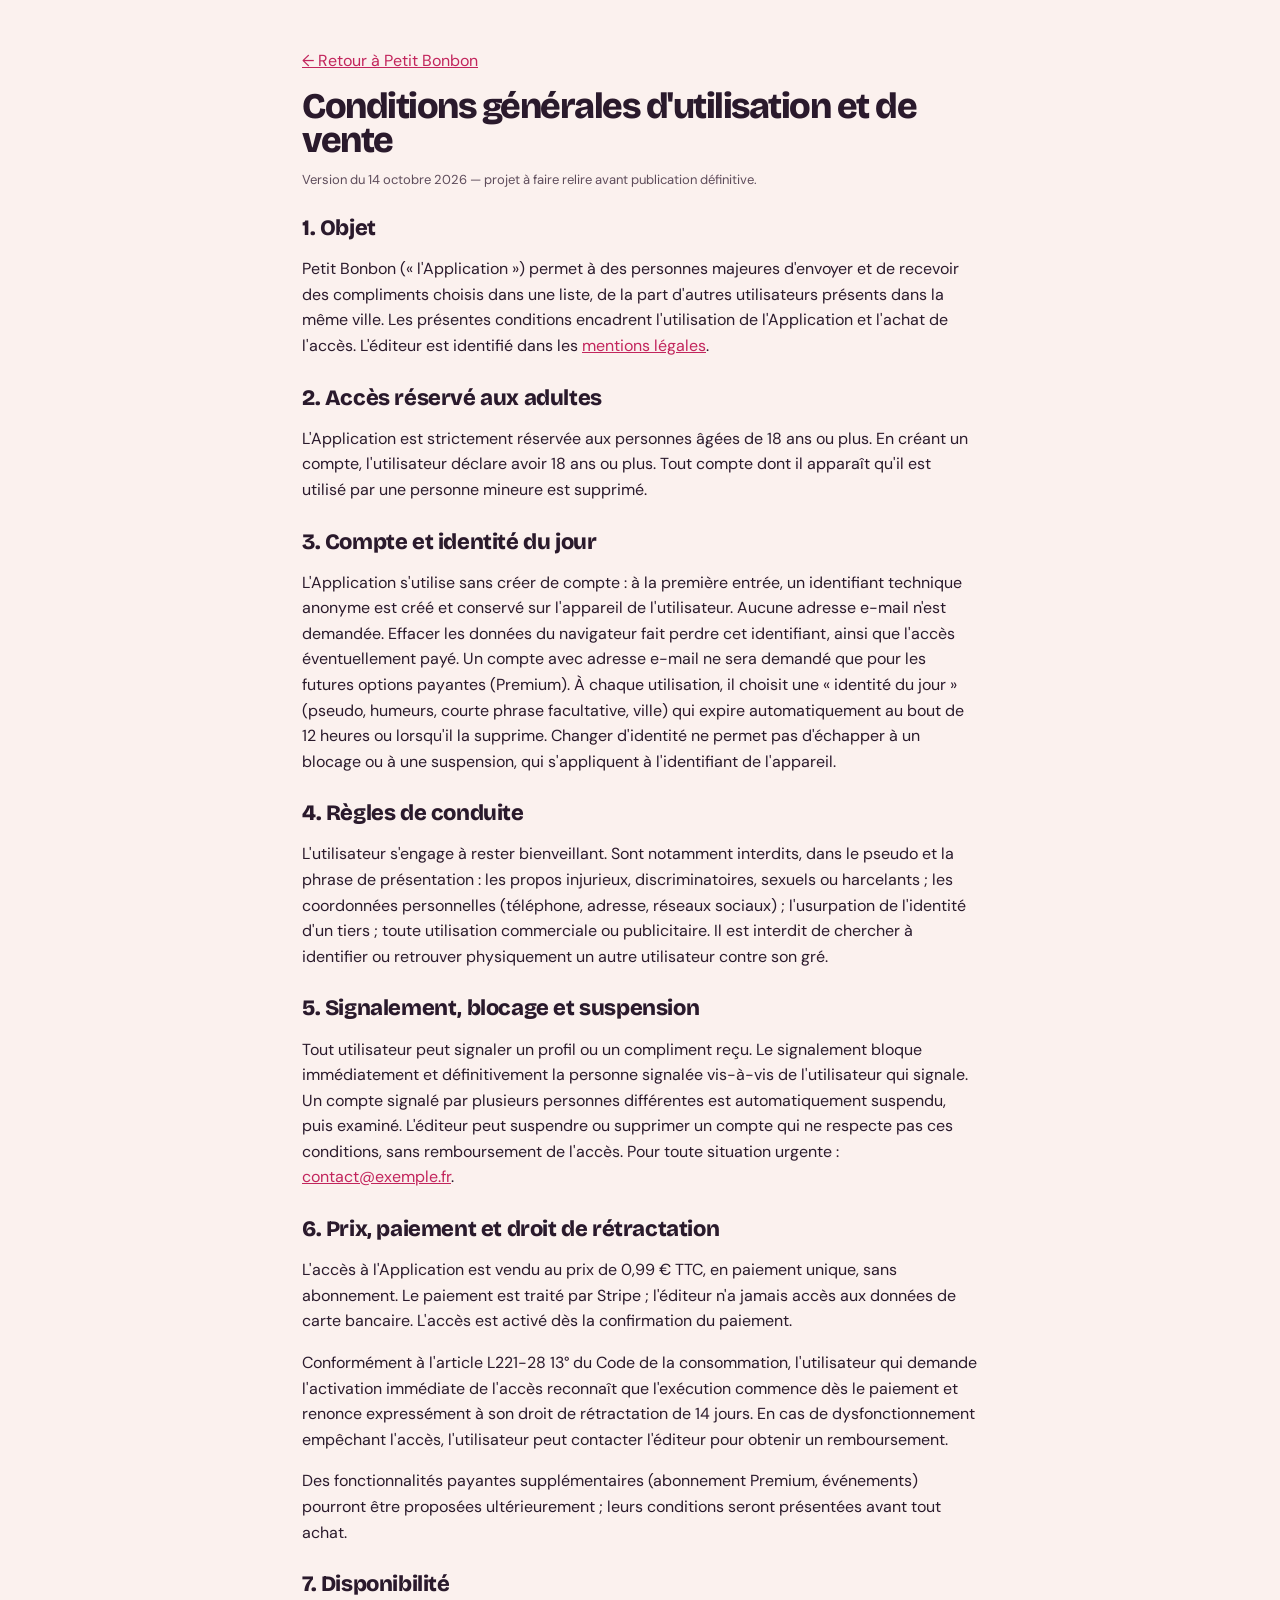
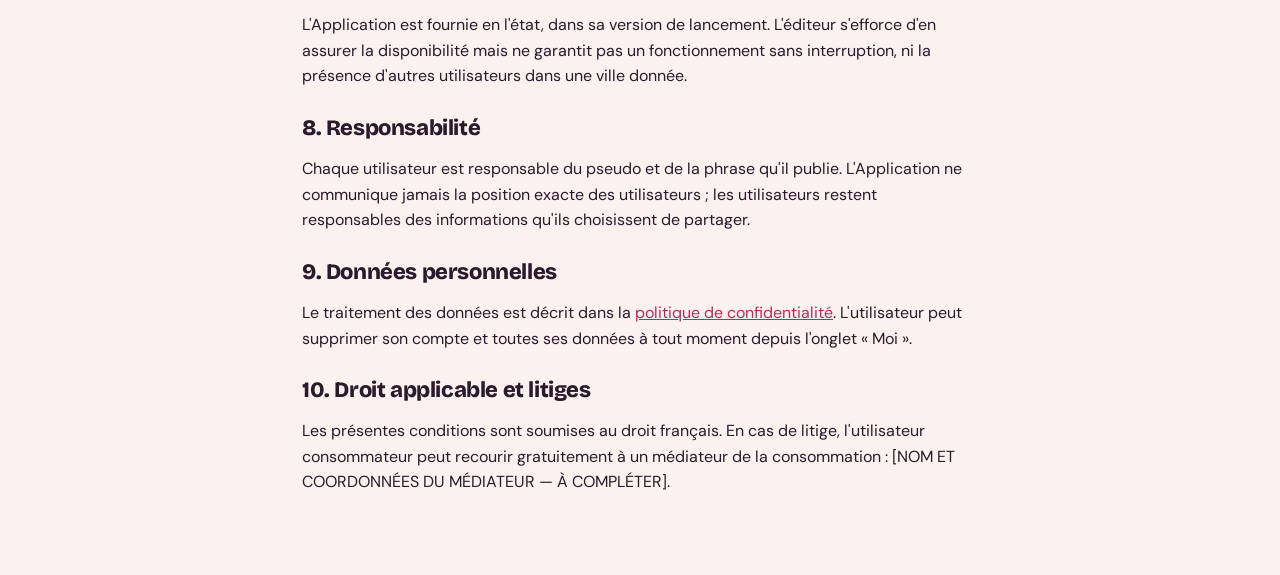
==== cgu.html @ 513b4d91 "Entrée sans compte : identifiant anonyme lié à l'appareil Plus d'e-mail ni de mot de passe : deux ca" ====
<!doctype html>
<html lang="fr">
<head>
<meta charset="utf-8">
<meta name="viewport" content="width=device-width, initial-scale=1">
<title>Conditions d'utilisation · Petit Bonbon</title>
<link rel="icon" href="icon.svg" type="image/svg+xml">
<link href="https://fonts.googleapis.com/css2?family=Bricolage+Grotesque:opsz,wght@12..96,800&family=DM+Sans:opsz,wght@9..40,400;9..40,700&display=swap" rel="stylesheet">
<link rel="stylesheet" href="style.css">
<script src="config.js"></script>
</head>
<body>
<article class="legal">
<p><a href="./">← Retour à Petit Bonbon</a></p>
<h1>Conditions générales d'utilisation et de vente</h1>
<p class="small">Version du 14 octobre 2026 — projet à faire relire avant publication définitive.</p>

<h2>1. Objet</h2>
<p>Petit Bonbon (« l'Application ») permet à des personnes majeures d'envoyer et de recevoir des compliments choisis dans une liste, de la part d'autres utilisateurs présents dans la même ville. Les présentes conditions encadrent l'utilisation de l'Application et l'achat de l'accès. L'éditeur est identifié dans les <a href="mentions-legales.html">mentions légales</a>.</p>

<h2>2. Accès réservé aux adultes</h2>
<p>L'Application est strictement réservée aux personnes âgées de 18 ans ou plus. En créant un compte, l'utilisateur déclare avoir 18 ans ou plus. Tout compte dont il apparaît qu'il est utilisé par une personne mineure est supprimé.</p>

<h2>3. Compte et identité du jour</h2>
<p>L'Application s'utilise sans créer de compte : à la première entrée, un identifiant technique anonyme est créé et conservé sur l'appareil de l'utilisateur. Aucune adresse e-mail n'est demandée. Effacer les données du navigateur fait perdre cet identifiant, ainsi que l'accès éventuellement payé. Un compte avec adresse e-mail ne sera demandé que pour les futures options payantes (Premium). À chaque utilisation, il choisit une « identité du jour » (pseudo, humeurs, courte phrase facultative, ville) qui expire automatiquement au bout de 12 heures ou lorsqu'il la supprime. Changer d'identité ne permet pas d'échapper à un blocage ou à une suspension, qui s'appliquent à l'identifiant de l'appareil.</p>

<h2>4. Règles de conduite</h2>
<p>L'utilisateur s'engage à rester bienveillant. Sont notamment interdits, dans le pseudo et la phrase de présentation : les propos injurieux, discriminatoires, sexuels ou harcelants ; les coordonnées personnelles (téléphone, adresse, réseaux sociaux) ; l'usurpation de l'identité d'un tiers ; toute utilisation commerciale ou publicitaire. Il est interdit de chercher à identifier ou retrouver physiquement un autre utilisateur contre son gré.</p>

<h2>5. Signalement, blocage et suspension</h2>
<p>Tout utilisateur peut signaler un profil ou un compliment reçu. Le signalement bloque immédiatement et définitivement la personne signalée vis-à-vis de l'utilisateur qui signale. Un compte signalé par plusieurs personnes différentes est automatiquement suspendu, puis examiné. L'éditeur peut suspendre ou supprimer un compte qui ne respecte pas ces conditions, sans remboursement de l'accès. Pour toute situation urgente : <a class="pb-contact" href="#"></a>.</p>

<h2>6. Prix, paiement et droit de rétractation</h2>
<p>L'accès à l'Application est vendu au prix de 0,99 € TTC, en paiement unique, sans abonnement. Le paiement est traité par Stripe ; l'éditeur n'a jamais accès aux données de carte bancaire. L'accès est activé dès la confirmation du paiement.</p>
<p>Conformément à l'article L221-28 13° du Code de la consommation, l'utilisateur qui demande l'activation immédiate de l'accès reconnaît que l'exécution commence dès le paiement et renonce expressément à son droit de rétractation de 14 jours. En cas de dysfonctionnement empêchant l'accès, l'utilisateur peut contacter l'éditeur pour obtenir un remboursement.</p>
<p>Des fonctionnalités payantes supplémentaires (abonnement Premium, événements) pourront être proposées ultérieurement ; leurs conditions seront présentées avant tout achat.</p>

<h2>7. Disponibilité</h2>
<p>L'Application est fournie en l'état, dans sa version de lancement. L'éditeur s'efforce d'en assurer la disponibilité mais ne garantit pas un fonctionnement sans interruption, ni la présence d'autres utilisateurs dans une ville donnée.</p>

<h2>8. Responsabilité</h2>
<p>Chaque utilisateur est responsable du pseudo et de la phrase qu'il publie. L'Application ne communique jamais la position exacte des utilisateurs ; les utilisateurs restent responsables des informations qu'ils choisissent de partager.</p>

<h2>9. Données personnelles</h2>
<p>Le traitement des données est décrit dans la <a href="confidentialite.html">politique de confidentialité</a>. L'utilisateur peut supprimer son compte et toutes ses données à tout moment depuis l'onglet « Moi ».</p>

<h2>10. Droit applicable et litiges</h2>
<p>Les présentes conditions sont soumises au droit français. En cas de litige, l'utilisateur consommateur peut recourir gratuitement à un médiateur de la consommation : [NOM ET COORDONNÉES DU MÉDIATEUR — À COMPLÉTER].</p>
</article>
<script>
document.querySelectorAll('.pb-contact').forEach(function (a) {
  var m = (window.PB_CONFIG || {}).CONTACT_EMAIL || '';
  a.textContent = m; a.href = 'mailto:' + m;
});
</script>
</body>
</html>
---- style.css ----
:root {
  --bg: #FBF1EE;
  --card: #FFFFFF;
  --ink: #2A1A2C;
  --muted: #5E4C5B;
  --line: #EFE1DD;
  --field: #E2CFCB;
  --accent: #C2255C;
  --accent-deep: #8E1843;
  --accent-soft: #F9D9E3;
  --teal: #1D6B5E;
  --teal-soft: #D5EEE8;
  --teal-ink: #14514A;
  --sand-soft: #FBE6CC;
  --sand-ink: #7A4300;
  --display: 'Bricolage Grotesque', system-ui, sans-serif;
  --body: 'DM Sans', system-ui, sans-serif;
}

* { box-sizing: border-box; }
html, body { margin: 0; background: var(--bg); color: var(--ink); font-family: var(--body); font-size: 16px; -webkit-font-smoothing: antialiased; }
body { min-height: 100dvh; }
button, input, textarea, select { font: inherit; color: inherit; }
a { color: var(--accent); }
a:hover { color: var(--accent-deep); }
:focus-visible { outline: 3px solid var(--accent); outline-offset: 2px; }

#app { max-width: 480px; margin: 0 auto; min-height: 100dvh; display: flex; flex-direction: column; }
.loading { margin: auto; color: var(--muted); }

.screen { flex: 1; display: flex; flex-direction: column; gap: 22px; padding: 28px 22px 32px; }
.screen.center { justify-content: center; text-align: center; align-items: center; }
.screen.welcome { justify-content: space-between; padding-top: 64px; }
.scroll { flex: 1; display: flex; flex-direction: column; gap: 14px; padding: 4px 18px 24px; }

h1, h2, h3 { font-family: var(--display); margin: 0; letter-spacing: -0.4px; }
h1 { font-weight: 800; font-size: 52px; line-height: 0.95; letter-spacing: -1.5px; }
h2 { font-weight: 800; font-size: 30px; line-height: 1.05; }
h3 { font-weight: 700; font-size: 22px; line-height: 1.15; }
.lead { margin: 0; font-size: 20px; line-height: 1.4; max-width: 300px; }
.sub { margin: 0; font-size: 15px; line-height: 1.45; color: var(--muted); }
.small { font-size: 13px; color: var(--muted); line-height: 1.4; }

.btn { display: inline-flex; align-items: center; justify-content: center; gap: 8px; min-height: 56px; padding: 0 24px; border: 0; border-radius: 28px; background: var(--accent); color: #fff; font-size: 17px; font-weight: 700; cursor: pointer; text-decoration: none; }
.btn:hover { background: var(--accent-deep); color: #fff; }
.btn.dark { background: var(--ink); }
.btn.dark:hover { background: #000; }
.btn.ghost { background: transparent; color: var(--ink); border: 1.5px solid var(--ink); }
.btn.ghost:hover { background: rgba(42,26,44,0.06); color: var(--ink); }
.btn.small { min-height: 44px; font-size: 15px; padding: 0 18px; border-radius: 22px; }
.btn.soft { background: var(--accent-soft); color: var(--accent-deep); }
.btn[disabled] { opacity: 0.5; cursor: default; }
.link { background: none; border: 0; padding: 0; min-height: 44px; color: var(--accent); font-weight: 700; cursor: pointer; text-align: left; }
.link.muted { color: var(--muted); font-weight: 500; }
.stack { display: flex; flex-direction: column; gap: 12px; }
.row { display: flex; gap: 10px; align-items: center; flex-wrap: wrap; }
.spacer { margin-top: auto; }

.bullets { display: flex; flex-direction: column; gap: 10px; font-size: 15px; color: var(--muted); }
.bullets div { display: flex; gap: 10px; align-items: center; }
.bullets div::before { content: ''; width: 8px; height: 8px; border-radius: 4px; background: var(--accent); flex-shrink: 0; }

.field { display: flex; flex-direction: column; gap: 8px; }
.field label, .label { font-size: 14px; font-weight: 700; }
.field input, .field textarea { min-height: 52px; border: 1.5px solid var(--field); border-radius: 14px; padding: 13px 16px; font-size: 16px; background: #fff; }
.field textarea { resize: none; }
.check { display: flex; gap: 12px; align-items: flex-start; font-size: 15px; line-height: 1.4; cursor: pointer; }
.check input { width: 22px; height: 22px; margin: 1px 0 0; accent-color: var(--accent); flex-shrink: 0; }
.error { margin: 0; padding: 12px 14px; border-radius: 12px; background: #FDE2E1; color: #8A1C1C; font-size: 14px; }

.chips { display: flex; flex-wrap: wrap; gap: 8px; }
.chip { min-height: 44px; padding: 0 16px; border-radius: 22px; border: 1.5px solid var(--field); background: #fff; font-size: 15px; font-weight: 500; cursor: pointer; }
.chip[aria-pressed="true"] { border-color: var(--accent); background: var(--accent-soft); color: var(--accent-deep); font-weight: 700; }

.note { display: flex; gap: 12px; align-items: center; padding: 14px 16px; border-radius: 14px; background: #F3E2DE; font-size: 14px; line-height: 1.4; }

.topbar { display: flex; justify-content: space-between; align-items: center; padding: 18px 22px 10px; gap: 12px; }
.topbar .who { display: flex; flex-direction: column; gap: 2px; min-width: 0; }
.topbar .who span:first-child { font-size: 13px; color: var(--muted); }
.topbar .who strong { font-family: var(--display); font-size: 20px; white-space: nowrap; overflow: hidden; text-overflow: ellipsis; }
.pill { display: inline-flex; align-items: center; gap: 6px; min-height: 32px; padding: 0 12px; border-radius: 16px; background: #fff; border: 1px solid var(--field); font-size: 13px; font-weight: 500; white-space: nowrap; }

.card { background: var(--card); border: 1px solid var(--line); border-radius: 22px; padding: 18px; display: flex; flex-direction: column; gap: 12px; }
.person { display: flex; gap: 14px; align-items: center; }
.avatar { width: 52px; height: 52px; flex-shrink: 0; border-radius: 26px; display: flex; align-items: center; justify-content: center; font-family: var(--display); font-weight: 800; font-size: 22px; }
.person .name { font-weight: 700; font-size: 17px; }
.person .moods { font-size: 14px; color: var(--muted); }
.bio { margin: 0; font-size: 15px; line-height: 1.4; overflow-wrap: anywhere; }
.badge { display: inline-flex; align-items: center; min-height: 30px; padding: 4px 12px; border-radius: 15px; font-size: 13px; font-weight: 700; }
.badge.local { background: var(--teal-soft); color: var(--teal-ink); }
.badge.away { background: var(--sand-soft); color: var(--sand-ink); }
.card-foot { display: flex; justify-content: space-between; align-items: center; gap: 10px; flex-wrap: wrap; }

.compliment { display: flex; gap: 14px; align-items: center; min-height: 56px; padding: 14px 16px; border-radius: 16px; border: 1px solid var(--line); background: #fff; text-align: left; font-size: 15px; line-height: 1.35; cursor: pointer; }
.compliment .dot { width: 20px; height: 20px; flex-shrink: 0; border-radius: 10px; border: 2px solid #C9B4B9; }
.compliment[aria-checked="true"] { border: 2px solid var(--accent); font-weight: 700; }
.compliment[aria-checked="true"] .dot { border: 6px solid var(--accent); }

.quote { margin: 0; font-family: var(--display); font-weight: 700; font-size: 21px; line-height: 1.2; }
.context { font-size: 13px; color: var(--teal); font-weight: 700; }

.empty { text-align: center; padding: 40px 12px; color: var(--muted); display: flex; flex-direction: column; gap: 12px; align-items: center; }

.toggle { display: flex; gap: 14px; align-items: center; width: 100%; min-height: 64px; padding: 10px 0; border: 0; border-bottom: 1px solid #F1E5E2; background: transparent; text-align: left; cursor: pointer; }
.toggle:last-child { border-bottom: 0; }
.toggle .txt { flex: 1; display: flex; flex-direction: column; gap: 2px; }
.toggle .txt strong { font-size: 15px; }
.toggle .txt span { font-size: 13px; color: var(--muted); }
.track { width: 48px; height: 28px; flex-shrink: 0; border-radius: 14px; background: #CDBEC2; position: relative; transition: background .15s; }
.track::after { content: ''; position: absolute; top: 3px; left: 3px; width: 22px; height: 22px; border-radius: 11px; background: #fff; transition: left .15s; }
.toggle[aria-checked="true"] .track { background: var(--teal); }
.toggle[aria-checked="true"] .track::after { left: 23px; }

.premium { background: var(--ink); color: #fff; border-radius: 22px; padding: 20px; display: flex; flex-direction: column; gap: 10px; }
.premium .kicker { font-size: 12px; font-weight: 700; letter-spacing: 1px; color: var(--accent-soft); }
.premium p { margin: 0; color: #E9DDE6; font-size: 14px; line-height: 1.45; }

.nav { position: sticky; bottom: 0; display: flex; justify-content: space-around; padding: 8px 12px calc(14px + env(safe-area-inset-bottom)); background: #fff; border-top: 1px solid var(--line); }
.nav button { display: flex; flex-direction: column; align-items: center; gap: 4px; min-width: 76px; min-height: 52px; justify-content: center; border: 0; background: transparent; font-size: 12px; color: #6B5A68; font-weight: 500; cursor: pointer; position: relative; }
.nav button[aria-current="page"] { color: var(--accent); font-weight: 700; }
.nav .count { position: absolute; top: 2px; right: 14px; min-width: 18px; height: 18px; padding: 0 5px; border-radius: 9px; background: var(--accent); color: #fff; font-size: 11px; font-weight: 700; display: flex; align-items: center; justify-content: center; }

.banner { position: fixed; top: 12px; left: 50%; transform: translateX(-50%); width: calc(100% - 24px); max-width: 456px; display: flex; gap: 12px; align-items: center; padding: 14px 16px; border: 0; border-radius: 20px; background: var(--ink); color: #fff; text-align: left; cursor: pointer; box-shadow: 0 12px 30px rgba(42,26,44,0.25); z-index: 10; }
.banner strong { display: block; font-size: 15px; }
.banner span { font-size: 13px; color: #E9DDE6; }

.sheet-back { position: fixed; inset: 0; background: rgba(42,26,44,0.45); display: flex; flex-direction: column; justify-content: flex-end; z-index: 20; }
.sheet { width: 100%; max-width: 480px; margin: 0 auto; background: #fff; border-radius: 28px 28px 0 0; padding: 28px 22px calc(28px + env(safe-area-inset-bottom)); display: flex; flex-direction: column; gap: 10px; }
.reason { min-height: 52px; padding: 0 16px; border: 1px solid var(--field); border-radius: 14px; background: var(--bg); text-align: left; font-size: 15px; cursor: pointer; }

#toast { position: fixed; left: 50%; transform: translateX(-50%); bottom: calc(96px + env(safe-area-inset-bottom)); width: calc(100% - 40px); max-width: 440px; padding: 14px 18px; border-radius: 16px; background: var(--teal); color: #fff; font-size: 14px; line-height: 1.4; z-index: 30; }

.legal { max-width: 720px; margin: 0 auto; padding: 32px 22px 64px; line-height: 1.6; }
.legal h1 { font-size: 36px; margin-bottom: 8px; }
.legal h2 { font-size: 22px; margin-top: 28px; }
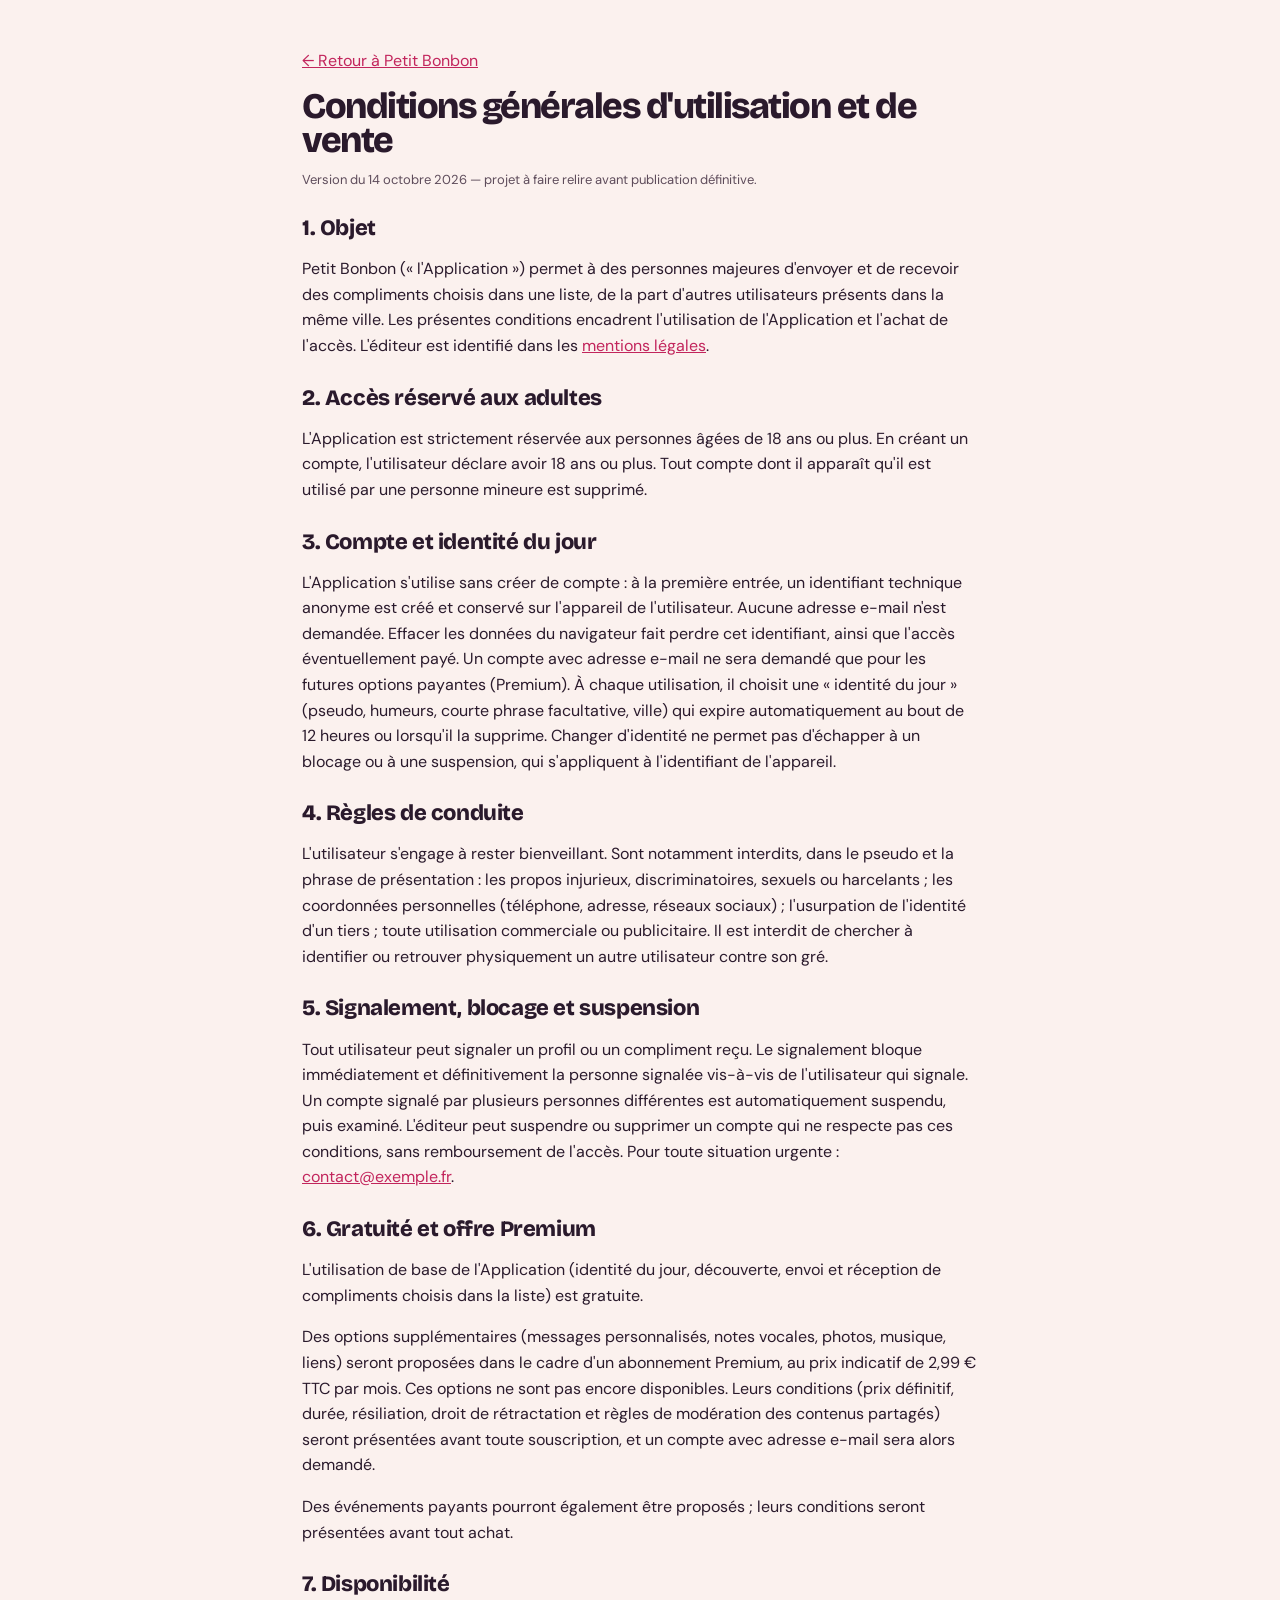
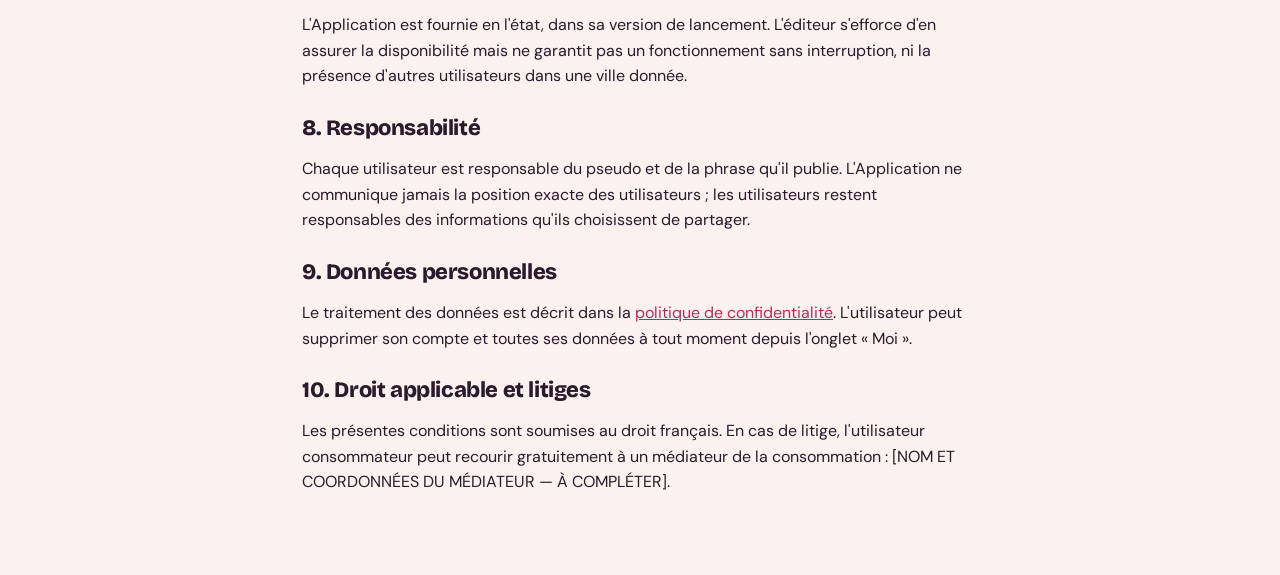
==== commit 50265315: "App de base gratuite, options Premium verrouillées Note vocale, photo, musique, lien et message pers" ====
--- a/cgu.html
+++ b/cgu.html
@@ -30,10 +30,10 @@
 <h2>5. Signalement, blocage et suspension</h2>
 <p>Tout utilisateur peut signaler un profil ou un compliment reçu. Le signalement bloque immédiatement et définitivement la personne signalée vis-à-vis de l'utilisateur qui signale. Un compte signalé par plusieurs personnes différentes est automatiquement suspendu, puis examiné. L'éditeur peut suspendre ou supprimer un compte qui ne respecte pas ces conditions, sans remboursement de l'accès. Pour toute situation urgente : <a class="pb-contact" href="#"></a>.</p>
 
-<h2>6. Prix, paiement et droit de rétractation</h2>
-<p>L'accès à l'Application est vendu au prix de 0,99 € TTC, en paiement unique, sans abonnement. Le paiement est traité par Stripe ; l'éditeur n'a jamais accès aux données de carte bancaire. L'accès est activé dès la confirmation du paiement.</p>
-<p>Conformément à l'article L221-28 13° du Code de la consommation, l'utilisateur qui demande l'activation immédiate de l'accès reconnaît que l'exécution commence dès le paiement et renonce expressément à son droit de rétractation de 14 jours. En cas de dysfonctionnement empêchant l'accès, l'utilisateur peut contacter l'éditeur pour obtenir un remboursement.</p>
-<p>Des fonctionnalités payantes supplémentaires (abonnement Premium, événements) pourront être proposées ultérieurement ; leurs conditions seront présentées avant tout achat.</p>
+<h2>6. Gratuité et offre Premium</h2>
+<p>L'utilisation de base de l'Application (identité du jour, découverte, envoi et réception de compliments choisis dans la liste) est gratuite.</p>
+<p>Des options supplémentaires (messages personnalisés, notes vocales, photos, musique, liens) seront proposées dans le cadre d'un abonnement Premium, au prix indicatif de 2,99 € TTC par mois. Ces options ne sont pas encore disponibles. Leurs conditions (prix définitif, durée, résiliation, droit de rétractation et règles de modération des contenus partagés) seront présentées avant toute souscription, et un compte avec adresse e-mail sera alors demandé.</p>
+<p>Des événements payants pourront également être proposés ; leurs conditions seront présentées avant tout achat.</p>
 
 <h2>7. Disponibilité</h2>
 <p>L'Application est fournie en l'état, dans sa version de lancement. L'éditeur s'efforce d'en assurer la disponibilité mais ne garantit pas un fonctionnement sans interruption, ni la présence d'autres utilisateurs dans une ville donnée.</p>
--- a/style.css
+++ b/style.css
@@ -70,6 +70,7 @@
 
 .chips { display: flex; flex-wrap: wrap; gap: 8px; }
 .chip { min-height: 44px; padding: 0 16px; border-radius: 22px; border: 1.5px solid var(--field); background: #fff; font-size: 15px; font-weight: 500; cursor: pointer; }
+.chip.locked { display: inline-flex; align-items: center; gap: 6px; border-style: dashed; border-color: #C9A8B2; background: transparent; color: var(--muted); }
 .chip[aria-pressed="true"] { border-color: var(--accent); background: var(--accent-soft); color: var(--accent-deep); font-weight: 700; }
 
 .note { display: flex; gap: 12px; align-items: center; padding: 14px 16px; border-radius: 14px; background: #F3E2DE; font-size: 14px; line-height: 1.4; }
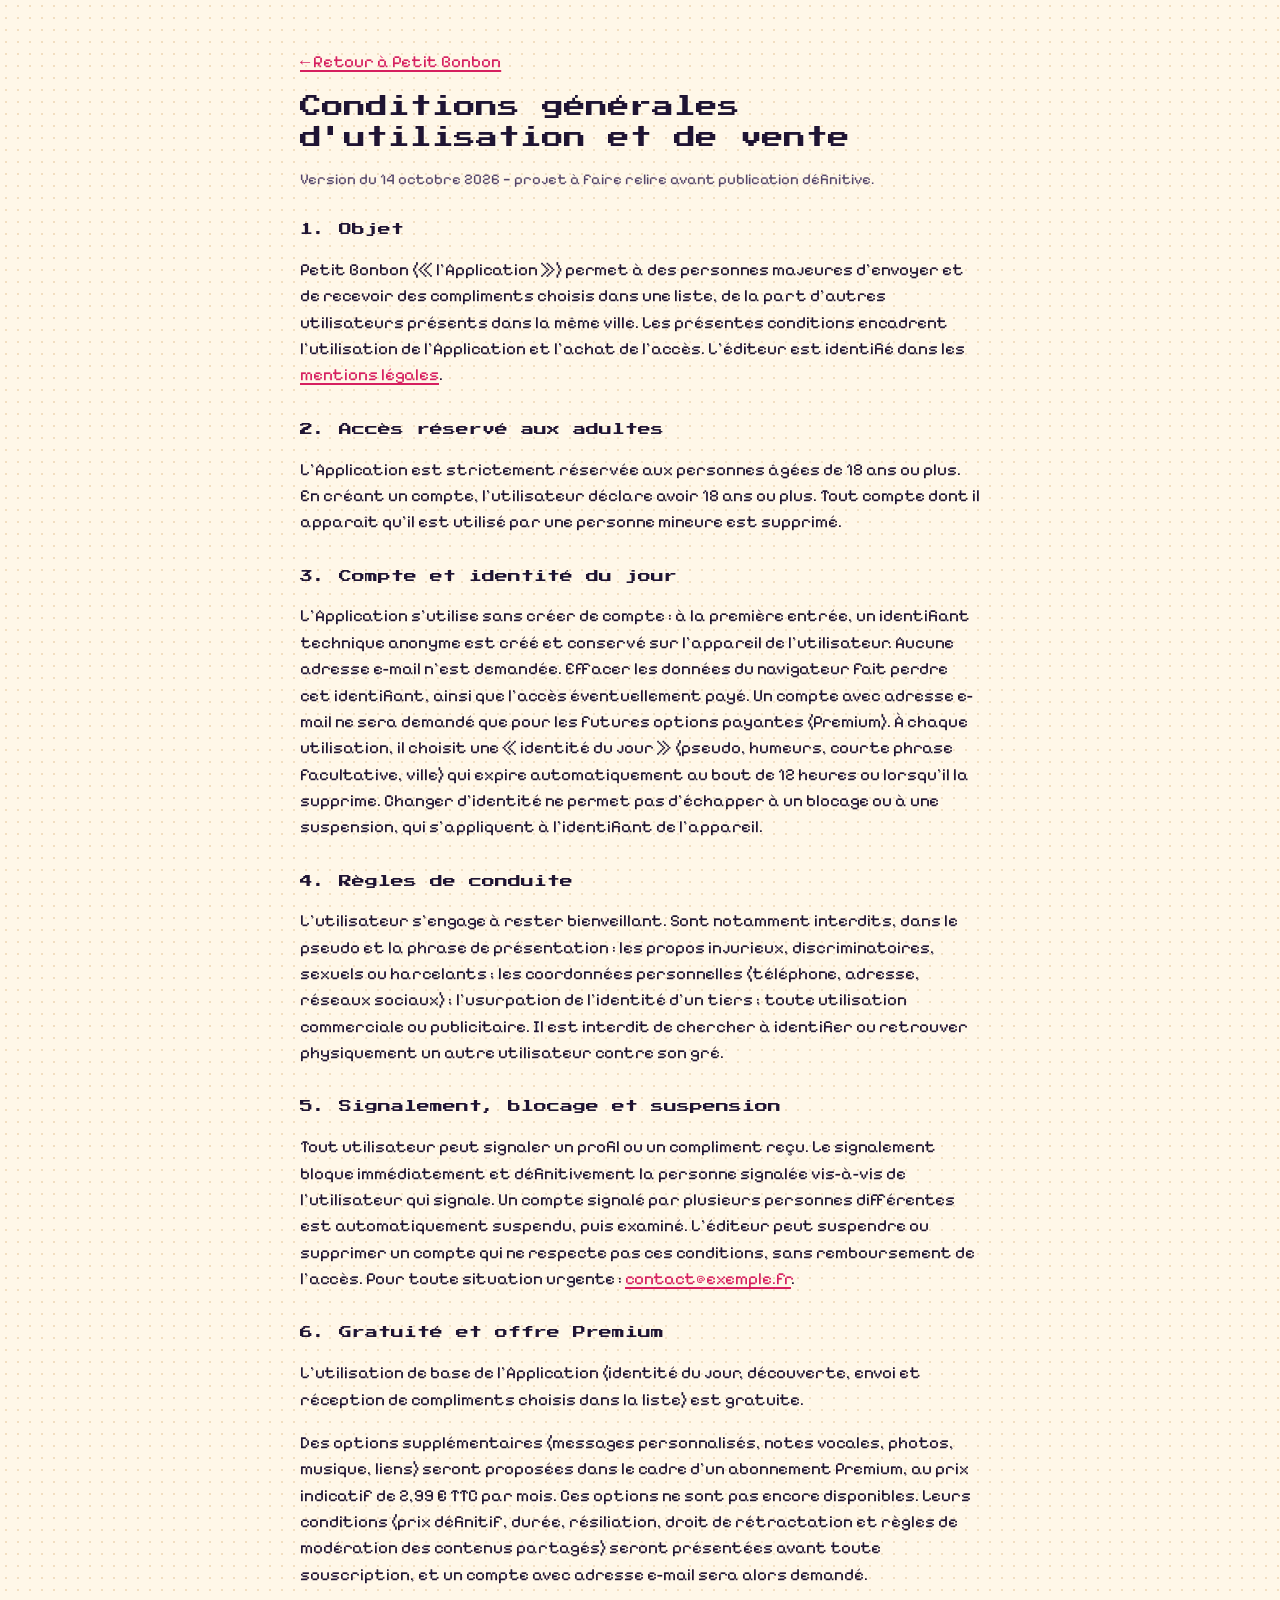
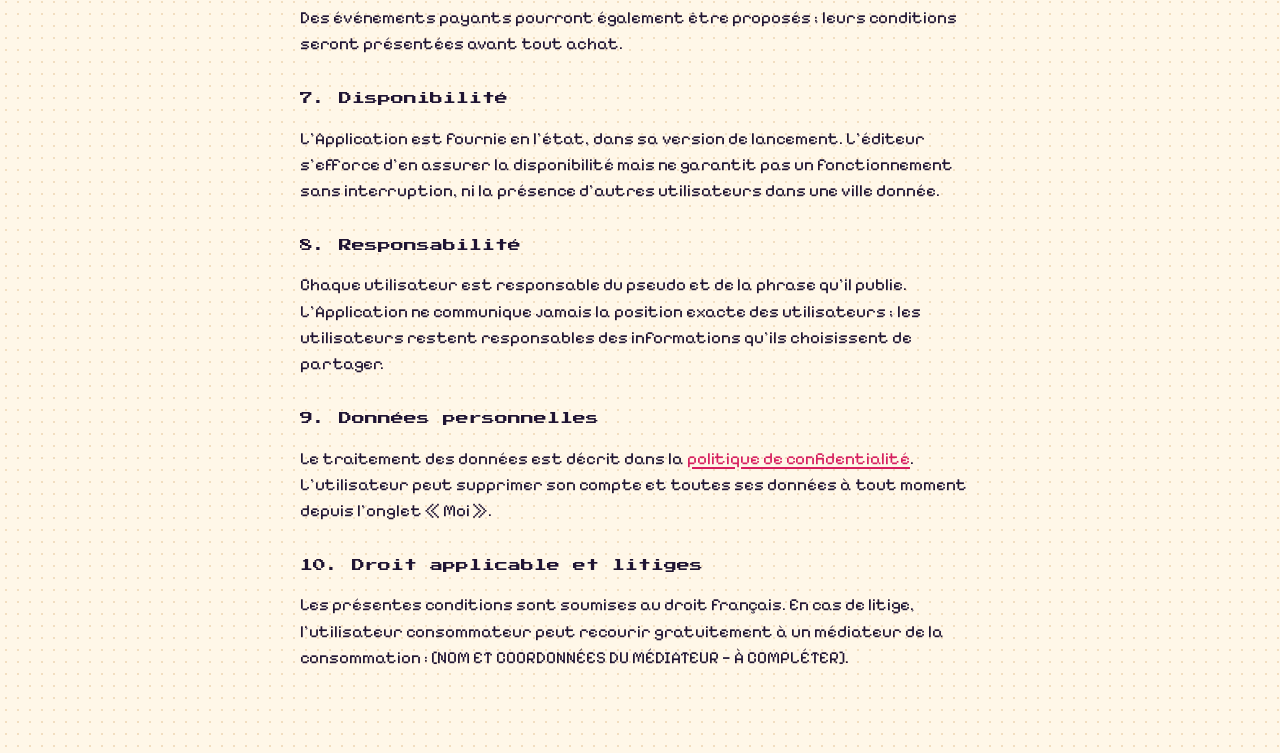
==== commit 9dd6eeed: "Nouveau design : style pixel des jeux vidéo des années 90 Polices Press Start 2P et Pixelify Sans, b" ====
--- a/cgu.html
+++ b/cgu.html
@@ -5,7 +5,7 @@
 <meta name="viewport" content="width=device-width, initial-scale=1">
 <title>Conditions d'utilisation · Petit Bonbon</title>
 <link rel="icon" href="icon.svg" type="image/svg+xml">
-<link href="https://fonts.googleapis.com/css2?family=Bricolage+Grotesque:opsz,wght@12..96,800&family=DM+Sans:opsz,wght@9..40,400;9..40,700&display=swap" rel="stylesheet">
+<link href="https://fonts.googleapis.com/css2?family=Pixelify+Sans:wght@400;500;700&family=Press+Start+2P&display=swap" rel="stylesheet">
 <link rel="stylesheet" href="style.css">
 <script src="config.js"></script>
 </head>
--- a/style.css
+++ b/style.css
@@ -1,136 +1,210 @@
+/* =====================================================================
+   Petit Bonbon — style « jeu vidéo des années 90 »
+   Pixel, bordures épaisses, ombres franches, fond clair. CSS pur, aucun framework.
+   ===================================================================== */
 :root {
-  --bg: #FBF1EE;
+  --bg: #FFF7E8;
+  --bg-dot: #F2DEC0;
   --card: #FFFFFF;
-  --ink: #2A1A2C;
-  --muted: #5E4C5B;
-  --line: #EFE1DD;
-  --field: #E2CFCB;
-  --accent: #C2255C;
-  --accent-deep: #8E1843;
-  --accent-soft: #F9D9E3;
-  --teal: #1D6B5E;
-  --teal-soft: #D5EEE8;
-  --teal-ink: #14514A;
-  --sand-soft: #FBE6CC;
-  --sand-ink: #7A4300;
-  --display: 'Bricolage Grotesque', system-ui, sans-serif;
-  --body: 'DM Sans', system-ui, sans-serif;
+  --ink: #1F1433;
+  --muted: #54456A;
+  --line: #1F1433;
+  --field: #1F1433;
+  --accent: #D61F5F;
+  --accent-deep: #A3123F;
+  --accent-soft: #FFD6E6;
+  --yellow: #FFD447;
+  --yellow-soft: #FFF0B8;
+  --teal: #0B7A63;
+  --teal-soft: #C9F2E4;
+  --teal-ink: #0A5546;
+  --sand-soft: #FFE9B3;
+  --sand-ink: #6E4300;
+  --violet-soft: #DCD3FF;
+  --px: 3px;                      /* épaisseur d'un « pixel » de bordure */
+  --shadow: 4px 4px 0 var(--ink);
+  --shadow-sm: 3px 3px 0 var(--ink);
+  --display: 'Press Start 2P', ui-monospace, monospace;
+  --body: 'Pixelify Sans', ui-monospace, monospace;
 }
 
 * { box-sizing: border-box; }
-html, body { margin: 0; background: var(--bg); color: var(--ink); font-family: var(--body); font-size: 16px; -webkit-font-smoothing: antialiased; }
-body { min-height: 100dvh; }
+html, body { margin: 0; color: var(--ink); font-family: var(--body); font-size: 17px; }
+html { background: var(--bg); }
+body {
+  min-height: 100dvh;
+  background-color: var(--bg);
+  background-image: radial-gradient(var(--bg-dot) 1.2px, transparent 1.2px);
+  background-size: 12px 12px;
+}
 button, input, textarea, select { font: inherit; color: inherit; }
-a { color: var(--accent); }
+a { color: var(--accent); text-decoration-thickness: 2px; text-underline-offset: 3px; }
 a:hover { color: var(--accent-deep); }
-:focus-visible { outline: 3px solid var(--accent); outline-offset: 2px; }
+:focus-visible { outline: 3px dashed var(--accent); outline-offset: 3px; }
+svg.pixel { image-rendering: pixelated; display: block; }
+code { font-family: var(--display); font-size: 11px; }
 
 #app { max-width: 480px; margin: 0 auto; min-height: 100dvh; display: flex; flex-direction: column; }
-.loading { margin: auto; color: var(--muted); }
-
-.screen { flex: 1; display: flex; flex-direction: column; gap: 22px; padding: 28px 22px 32px; }
+.loading { margin: auto; font-family: var(--display); font-size: 12px; color: var(--muted); }
+
+.screen { flex: 1; display: flex; flex-direction: column; gap: 22px; padding: 28px 20px 32px; }
 .screen.center { justify-content: center; text-align: center; align-items: center; }
-.screen.welcome { justify-content: space-between; padding-top: 64px; }
-.scroll { flex: 1; display: flex; flex-direction: column; gap: 14px; padding: 4px 18px 24px; }
-
-h1, h2, h3 { font-family: var(--display); margin: 0; letter-spacing: -0.4px; }
-h1 { font-weight: 800; font-size: 52px; line-height: 0.95; letter-spacing: -1.5px; }
-h2 { font-weight: 800; font-size: 30px; line-height: 1.05; }
-h3 { font-weight: 700; font-size: 22px; line-height: 1.15; }
-.lead { margin: 0; font-size: 20px; line-height: 1.4; max-width: 300px; }
-.sub { margin: 0; font-size: 15px; line-height: 1.45; color: var(--muted); }
-.small { font-size: 13px; color: var(--muted); line-height: 1.4; }
-
-.btn { display: inline-flex; align-items: center; justify-content: center; gap: 8px; min-height: 56px; padding: 0 24px; border: 0; border-radius: 28px; background: var(--accent); color: #fff; font-size: 17px; font-weight: 700; cursor: pointer; text-decoration: none; }
+.screen.welcome { justify-content: space-between; padding-top: 56px; }
+.scroll { flex: 1; display: flex; flex-direction: column; gap: 16px; padding: 6px 18px 28px; }
+
+/* ---------- Typographie ---------- */
+h1, h2, h3 { font-family: var(--display); margin: 0; font-weight: 400; letter-spacing: 0; }
+h1 { font-size: 34px; line-height: 1.25; color: var(--ink); text-shadow: 4px 4px 0 var(--accent-soft); }
+h2 { font-size: 18px; line-height: 1.45; }
+h3 { font-size: 14px; line-height: 1.5; }
+.cursor { color: var(--accent); animation: blink 1s steps(1) infinite; margin-left: 4px; }
+@keyframes blink { 50% { opacity: 0; } }
+.lead { margin: 0; font-size: 21px; line-height: 1.35; max-width: 320px; }
+.sub { margin: 0; font-size: 17px; line-height: 1.4; color: var(--muted); }
+.small { font-size: 15px; color: var(--muted); line-height: 1.35; }
+.label, .field label { font-family: var(--display); font-size: 10px; line-height: 1.7; }
+
+/* ---------- Boutons ---------- */
+.btn {
+  display: inline-flex; align-items: center; justify-content: center; gap: 10px;
+  min-height: 56px; padding: 0 22px;
+  border: var(--px) solid var(--ink); border-radius: 0;
+  background: var(--accent); color: #fff;
+  font-family: var(--display); font-size: 12px; line-height: 1.5;
+  box-shadow: var(--shadow); cursor: pointer; text-decoration: none;
+  transition: transform .06s steps(1), box-shadow .06s steps(1);
+}
 .btn:hover { background: var(--accent-deep); color: #fff; }
+.btn:active { transform: translate(4px, 4px); box-shadow: 0 0 0 var(--ink); }
 .btn.dark { background: var(--ink); }
 .btn.dark:hover { background: #000; }
-.btn.ghost { background: transparent; color: var(--ink); border: 1.5px solid var(--ink); }
-.btn.ghost:hover { background: rgba(42,26,44,0.06); color: var(--ink); }
-.btn.small { min-height: 44px; font-size: 15px; padding: 0 18px; border-radius: 22px; }
-.btn.soft { background: var(--accent-soft); color: var(--accent-deep); }
-.btn[disabled] { opacity: 0.5; cursor: default; }
-.link { background: none; border: 0; padding: 0; min-height: 44px; color: var(--accent); font-weight: 700; cursor: pointer; text-align: left; }
+.btn.ghost { background: #fff; color: var(--ink); }
+.btn.ghost:hover { background: var(--yellow-soft); color: var(--ink); }
+.btn.small { min-height: 46px; font-size: 10px; padding: 0 14px; box-shadow: var(--shadow-sm); }
+.btn.small:active { transform: translate(3px, 3px); }
+.btn.soft { background: var(--yellow); color: var(--ink); }
+.btn.soft:hover { background: #FFC400; color: var(--ink); }
+.btn[disabled] { opacity: .55; cursor: default; }
+.link { background: none; border: 0; padding: 0; min-height: 44px; color: var(--accent); font-weight: 700; cursor: pointer; text-align: left; text-decoration: underline; text-decoration-thickness: 2px; text-underline-offset: 4px; }
 .link.muted { color: var(--muted); font-weight: 500; }
 .stack { display: flex; flex-direction: column; gap: 12px; }
 .row { display: flex; gap: 10px; align-items: center; flex-wrap: wrap; }
 .spacer { margin-top: auto; }
 
-.bullets { display: flex; flex-direction: column; gap: 10px; font-size: 15px; color: var(--muted); }
-.bullets div { display: flex; gap: 10px; align-items: center; }
-.bullets div::before { content: ''; width: 8px; height: 8px; border-radius: 4px; background: var(--accent); flex-shrink: 0; }
-
+.bullets { display: flex; flex-direction: column; gap: 10px; font-size: 17px; color: var(--ink); }
+.bullets div { display: flex; gap: 12px; align-items: center; }
+.bullets div::before { content: ''; width: 10px; height: 10px; background: var(--accent); flex-shrink: 0; box-shadow: 2px 2px 0 var(--ink); }
+
+/* ---------- Formulaires ---------- */
 .field { display: flex; flex-direction: column; gap: 8px; }
-.field label, .label { font-size: 14px; font-weight: 700; }
-.field input, .field textarea { min-height: 52px; border: 1.5px solid var(--field); border-radius: 14px; padding: 13px 16px; font-size: 16px; background: #fff; }
+.field input, .field textarea {
+  min-height: 54px; padding: 12px 14px; font-size: 18px;
+  border: var(--px) solid var(--ink); border-radius: 0; background: #fff;
+  box-shadow: inset 3px 3px 0 #EDE4F7;
+}
+.field input:focus, .field textarea:focus { outline: none; background: var(--yellow-soft); }
 .field textarea { resize: none; }
-.check { display: flex; gap: 12px; align-items: flex-start; font-size: 15px; line-height: 1.4; cursor: pointer; }
-.check input { width: 22px; height: 22px; margin: 1px 0 0; accent-color: var(--accent); flex-shrink: 0; }
-.error { margin: 0; padding: 12px 14px; border-radius: 12px; background: #FDE2E1; color: #8A1C1C; font-size: 14px; }
-
-.chips { display: flex; flex-wrap: wrap; gap: 8px; }
-.chip { min-height: 44px; padding: 0 16px; border-radius: 22px; border: 1.5px solid var(--field); background: #fff; font-size: 15px; font-weight: 500; cursor: pointer; }
-.chip.locked { display: inline-flex; align-items: center; gap: 6px; border-style: dashed; border-color: #C9A8B2; background: transparent; color: var(--muted); }
-.chip[aria-pressed="true"] { border-color: var(--accent); background: var(--accent-soft); color: var(--accent-deep); font-weight: 700; }
-
-.note { display: flex; gap: 12px; align-items: center; padding: 14px 16px; border-radius: 14px; background: #F3E2DE; font-size: 14px; line-height: 1.4; }
-
-.topbar { display: flex; justify-content: space-between; align-items: center; padding: 18px 22px 10px; gap: 12px; }
-.topbar .who { display: flex; flex-direction: column; gap: 2px; min-width: 0; }
-.topbar .who span:first-child { font-size: 13px; color: var(--muted); }
-.topbar .who strong { font-family: var(--display); font-size: 20px; white-space: nowrap; overflow: hidden; text-overflow: ellipsis; }
-.pill { display: inline-flex; align-items: center; gap: 6px; min-height: 32px; padding: 0 12px; border-radius: 16px; background: #fff; border: 1px solid var(--field); font-size: 13px; font-weight: 500; white-space: nowrap; }
-
-.card { background: var(--card); border: 1px solid var(--line); border-radius: 22px; padding: 18px; display: flex; flex-direction: column; gap: 12px; }
+.check { display: flex; gap: 12px; align-items: flex-start; font-size: 17px; line-height: 1.35; cursor: pointer; }
+.check input {
+  appearance: none; -webkit-appearance: none; width: 24px; height: 24px; margin: 0; flex-shrink: 0;
+  border: var(--px) solid var(--ink); background: #fff; box-shadow: 2px 2px 0 var(--ink); cursor: pointer; display: grid; place-content: center;
+}
+.check input:checked { background: var(--yellow); }
+.check input:checked::after { content: ''; width: 10px; height: 10px; background: var(--ink); }
+.error { margin: 0; padding: 12px 14px; border: var(--px) solid var(--accent-deep); background: #FFE3EC; color: var(--accent-deep); font-size: 16px; }
+
+.chips { display: flex; flex-wrap: wrap; gap: 10px; }
+.chip {
+  min-height: 44px; padding: 0 14px; font-size: 16px;
+  border: var(--px) solid var(--ink); border-radius: 0; background: #fff; box-shadow: var(--shadow-sm); cursor: pointer;
+}
+.chip:active { transform: translate(3px, 3px); box-shadow: none; }
+.chip[aria-pressed="true"] { background: var(--yellow); font-weight: 700; }
+.chip.locked { display: inline-flex; align-items: center; gap: 6px; border-style: dashed; background: transparent; box-shadow: none; color: var(--muted); }
+
+.note { display: flex; gap: 12px; align-items: center; padding: 12px 14px; border: var(--px) dashed var(--ink); background: #fff; font-size: 16px; line-height: 1.35; }
+
+/* ---------- Barre du haut (façon HUD) ---------- */
+.topbar { display: flex; justify-content: space-between; align-items: center; gap: 12px; padding: 14px 18px; background: var(--ink); color: #fff; border-bottom: var(--px) solid var(--ink); }
+.topbar .who { display: flex; flex-direction: column; gap: 6px; min-width: 0; }
+.topbar .who span:first-child { font-family: var(--display); font-size: 8px; line-height: 1.5; color: var(--yellow); }
+.topbar .who strong { font-size: 20px; font-weight: 700; white-space: nowrap; overflow: hidden; text-overflow: ellipsis; }
+.pill { display: inline-flex; align-items: center; gap: 6px; min-height: 32px; padding: 0 10px; background: var(--yellow); color: var(--ink); border: 2px solid #fff; font-size: 15px; font-weight: 700; white-space: nowrap; }
+
+/* ---------- Cartes ---------- */
+.card { background: var(--card); border: var(--px) solid var(--ink); box-shadow: var(--shadow); padding: 16px; display: flex; flex-direction: column; gap: 12px; }
 .person { display: flex; gap: 14px; align-items: center; }
-.avatar { width: 52px; height: 52px; flex-shrink: 0; border-radius: 26px; display: flex; align-items: center; justify-content: center; font-family: var(--display); font-weight: 800; font-size: 22px; }
-.person .name { font-weight: 700; font-size: 17px; }
-.person .moods { font-size: 14px; color: var(--muted); }
-.bio { margin: 0; font-size: 15px; line-height: 1.4; overflow-wrap: anywhere; }
-.badge { display: inline-flex; align-items: center; min-height: 30px; padding: 4px 12px; border-radius: 15px; font-size: 13px; font-weight: 700; }
+.avatar { width: 52px; height: 52px; flex-shrink: 0; display: flex; align-items: center; justify-content: center; font-family: var(--display); font-size: 18px; border: var(--px) solid var(--ink); }
+.person .name { font-weight: 700; font-size: 20px; }
+.person .moods { font-size: 15px; color: var(--muted); }
+.bio { margin: 0; font-size: 17px; line-height: 1.4; overflow-wrap: anywhere; }
+.badge { display: inline-flex; align-items: center; min-height: 30px; padding: 3px 10px; font-size: 14px; font-weight: 700; border: 2px solid var(--ink); }
 .badge.local { background: var(--teal-soft); color: var(--teal-ink); }
 .badge.away { background: var(--sand-soft); color: var(--sand-ink); }
 .card-foot { display: flex; justify-content: space-between; align-items: center; gap: 10px; flex-wrap: wrap; }
 
-.compliment { display: flex; gap: 14px; align-items: center; min-height: 56px; padding: 14px 16px; border-radius: 16px; border: 1px solid var(--line); background: #fff; text-align: left; font-size: 15px; line-height: 1.35; cursor: pointer; }
-.compliment .dot { width: 20px; height: 20px; flex-shrink: 0; border-radius: 10px; border: 2px solid #C9B4B9; }
-.compliment[aria-checked="true"] { border: 2px solid var(--accent); font-weight: 700; }
-.compliment[aria-checked="true"] .dot { border: 6px solid var(--accent); }
-
-.quote { margin: 0; font-family: var(--display); font-weight: 700; font-size: 21px; line-height: 1.2; }
-.context { font-size: 13px; color: var(--teal); font-weight: 700; }
-
-.empty { text-align: center; padding: 40px 12px; color: var(--muted); display: flex; flex-direction: column; gap: 12px; align-items: center; }
-
-.toggle { display: flex; gap: 14px; align-items: center; width: 100%; min-height: 64px; padding: 10px 0; border: 0; border-bottom: 1px solid #F1E5E2; background: transparent; text-align: left; cursor: pointer; }
+.compliment {
+  display: flex; gap: 14px; align-items: center; min-height: 56px; padding: 12px 14px;
+  border: var(--px) solid var(--ink); background: #fff; text-align: left; font-size: 17px; line-height: 1.3; cursor: pointer;
+}
+.compliment .dot { width: 18px; height: 18px; flex-shrink: 0; border: var(--px) solid var(--ink); background: #fff; }
+.compliment[aria-checked="true"] { background: var(--yellow-soft); box-shadow: var(--shadow); font-weight: 700; }
+.compliment[aria-checked="true"] .dot { background: var(--accent); box-shadow: inset 0 0 0 3px #fff; }
+.compliment[aria-checked="true"]::after { content: '◀'; margin-left: auto; color: var(--accent); font-size: 14px; }
+
+.quote { margin: 0; font-size: 22px; font-weight: 700; line-height: 1.25; }
+.context { font-size: 15px; font-weight: 700; line-height: 1.35; color: var(--teal); }
+
+.empty { text-align: center; padding: 36px 12px; color: var(--muted); display: flex; flex-direction: column; gap: 14px; align-items: center; font-size: 17px; }
+
+/* ---------- Interrupteurs ---------- */
+.toggle { display: flex; gap: 14px; align-items: center; width: 100%; min-height: 64px; padding: 10px 0; border: 0; border-bottom: 2px dashed #D9CBE6; background: transparent; text-align: left; cursor: pointer; }
 .toggle:last-child { border-bottom: 0; }
-.toggle .txt { flex: 1; display: flex; flex-direction: column; gap: 2px; }
-.toggle .txt strong { font-size: 15px; }
-.toggle .txt span { font-size: 13px; color: var(--muted); }
-.track { width: 48px; height: 28px; flex-shrink: 0; border-radius: 14px; background: #CDBEC2; position: relative; transition: background .15s; }
-.track::after { content: ''; position: absolute; top: 3px; left: 3px; width: 22px; height: 22px; border-radius: 11px; background: #fff; transition: left .15s; }
+.toggle .txt { flex: 1; display: flex; flex-direction: column; gap: 3px; }
+.toggle .txt strong { font-size: 17px; }
+.toggle .txt span { font-size: 15px; color: var(--muted); }
+.track { width: 52px; height: 28px; flex-shrink: 0; position: relative; background: #fff; border: var(--px) solid var(--ink); }
+.track::after { content: ''; position: absolute; top: 3px; left: 3px; width: 16px; height: 16px; background: var(--muted); }
 .toggle[aria-checked="true"] .track { background: var(--teal); }
-.toggle[aria-checked="true"] .track::after { left: 23px; }
-
-.premium { background: var(--ink); color: #fff; border-radius: 22px; padding: 20px; display: flex; flex-direction: column; gap: 10px; }
-.premium .kicker { font-size: 12px; font-weight: 700; letter-spacing: 1px; color: var(--accent-soft); }
-.premium p { margin: 0; color: #E9DDE6; font-size: 14px; line-height: 1.45; }
-
-.nav { position: sticky; bottom: 0; display: flex; justify-content: space-around; padding: 8px 12px calc(14px + env(safe-area-inset-bottom)); background: #fff; border-top: 1px solid var(--line); }
-.nav button { display: flex; flex-direction: column; align-items: center; gap: 4px; min-width: 76px; min-height: 52px; justify-content: center; border: 0; background: transparent; font-size: 12px; color: #6B5A68; font-weight: 500; cursor: pointer; position: relative; }
-.nav button[aria-current="page"] { color: var(--accent); font-weight: 700; }
-.nav .count { position: absolute; top: 2px; right: 14px; min-width: 18px; height: 18px; padding: 0 5px; border-radius: 9px; background: var(--accent); color: #fff; font-size: 11px; font-weight: 700; display: flex; align-items: center; justify-content: center; }
-
-.banner { position: fixed; top: 12px; left: 50%; transform: translateX(-50%); width: calc(100% - 24px); max-width: 456px; display: flex; gap: 12px; align-items: center; padding: 14px 16px; border: 0; border-radius: 20px; background: var(--ink); color: #fff; text-align: left; cursor: pointer; box-shadow: 0 12px 30px rgba(42,26,44,0.25); z-index: 10; }
-.banner strong { display: block; font-size: 15px; }
-.banner span { font-size: 13px; color: #E9DDE6; }
-
-.sheet-back { position: fixed; inset: 0; background: rgba(42,26,44,0.45); display: flex; flex-direction: column; justify-content: flex-end; z-index: 20; }
-.sheet { width: 100%; max-width: 480px; margin: 0 auto; background: #fff; border-radius: 28px 28px 0 0; padding: 28px 22px calc(28px + env(safe-area-inset-bottom)); display: flex; flex-direction: column; gap: 10px; }
-.reason { min-height: 52px; padding: 0 16px; border: 1px solid var(--field); border-radius: 14px; background: var(--bg); text-align: left; font-size: 15px; cursor: pointer; }
-
-#toast { position: fixed; left: 50%; transform: translateX(-50%); bottom: calc(96px + env(safe-area-inset-bottom)); width: calc(100% - 40px); max-width: 440px; padding: 14px 18px; border-radius: 16px; background: var(--teal); color: #fff; font-size: 14px; line-height: 1.4; z-index: 30; }
-
-.legal { max-width: 720px; margin: 0 auto; padding: 32px 22px 64px; line-height: 1.6; }
-.legal h1 { font-size: 36px; margin-bottom: 8px; }
-.legal h2 { font-size: 22px; margin-top: 28px; }
+.toggle[aria-checked="true"] .track::after { left: 27px; background: #fff; }
+
+/* ---------- Encarts ---------- */
+.premium { background: var(--ink); color: #fff; border: var(--px) solid var(--ink); box-shadow: 4px 4px 0 var(--accent); padding: 18px; display: flex; flex-direction: column; gap: 12px; }
+.premium .kicker { font-family: var(--display); font-size: 9px; line-height: 1.6; color: var(--yellow); }
+.premium h3 { color: #fff; }
+.premium p { margin: 0; color: #E7DDF5; font-size: 16px; line-height: 1.4; }
+
+.events { display: flex; gap: 8px; align-items: flex-start; padding: 14px 6px 14px 14px; background: var(--teal-soft); color: var(--teal-ink); border: var(--px) solid var(--ink); box-shadow: var(--shadow-sm); }
+.events-txt { flex: 1; display: flex; flex-direction: column; gap: 6px; font-size: 16px; line-height: 1.35; }
+.events-txt strong { font-family: var(--display); font-size: 10px; line-height: 1.6; font-weight: 400; }
+.events-x { width: 44px; height: 44px; flex-shrink: 0; margin: -10px 0; border: 0; background: transparent; color: var(--teal-ink); font-family: var(--display); font-size: 14px; cursor: pointer; }
+
+/* ---------- Navigation (façon manette) ---------- */
+.nav { position: sticky; bottom: 0; display: flex; justify-content: space-around; padding: 8px 10px calc(12px + env(safe-area-inset-bottom)); background: #fff; border-top: var(--px) solid var(--ink); }
+.nav button { display: flex; flex-direction: column; align-items: center; gap: 6px; min-width: 84px; min-height: 56px; justify-content: center; border: var(--px) solid transparent; background: transparent; font-size: 14px; font-weight: 700; color: var(--muted); cursor: pointer; position: relative; }
+.nav button[aria-current="page"] { color: var(--ink); background: var(--yellow); border-color: var(--ink); }
+.nav svg { stroke-linecap: square; stroke-linejoin: miter; }
+.nav .count { position: absolute; top: -6px; right: 6px; min-width: 20px; height: 20px; padding: 0 4px; background: var(--accent); color: #fff; border: 2px solid var(--ink); font-size: 9px; display: flex; align-items: center; justify-content: center; }
+
+/* ---------- Notification (boîte de dialogue de RPG) ---------- */
+.banner { position: fixed; top: 12px; left: 50%; transform: translateX(-50%); width: calc(100% - 24px); max-width: 456px; display: flex; gap: 12px; align-items: center; padding: 14px; border: var(--px) solid var(--ink); background: var(--ink); color: #fff; text-align: left; cursor: pointer; box-shadow: inset 0 0 0 3px #fff, 4px 4px 0 var(--accent); z-index: 10; animation: pop .25s steps(3); }
+.banner strong { display: block; font-family: var(--display); font-size: 10px; line-height: 1.6; color: var(--yellow); font-weight: 400; }
+.banner span { font-size: 16px; color: #fff; }
+@keyframes pop { from { transform: translate(-50%, -20px); opacity: 0; } to { transform: translate(-50%, 0); opacity: 1; } }
+
+.sheet-back { position: fixed; inset: 0; background: rgba(31, 20, 51, .5); display: flex; flex-direction: column; justify-content: flex-end; z-index: 20; }
+.sheet { width: 100%; max-width: 480px; margin: 0 auto; background: #fff; border: var(--px) solid var(--ink); border-bottom: 0; box-shadow: inset 0 0 0 3px #fff, inset 0 0 0 6px var(--ink); padding: 26px 22px calc(26px + env(safe-area-inset-bottom)); display: flex; flex-direction: column; gap: 12px; }
+.reason { min-height: 52px; padding: 0 14px; border: var(--px) solid var(--ink); background: #fff; text-align: left; font-size: 17px; cursor: pointer; }
+.reason:hover { background: var(--yellow-soft); }
+.reason:hover::before { content: '▶ '; color: var(--accent); }
+
+#toast { position: fixed; left: 50%; transform: translateX(-50%); bottom: calc(100px + env(safe-area-inset-bottom)); width: calc(100% - 40px); max-width: 440px; padding: 14px 16px; background: var(--teal); color: #fff; border: var(--px) solid var(--ink); box-shadow: var(--shadow); font-size: 16px; line-height: 1.35; z-index: 30; }
+
+/* ---------- Pages légales ---------- */
+.legal { max-width: 720px; margin: 0 auto; padding: 32px 20px 64px; line-height: 1.55; font-size: 17px; }
+.legal h1 { font-size: 22px; line-height: 1.4; margin-bottom: 12px; text-shadow: none; }
+.legal h2 { font-size: 13px; margin-top: 32px; }
+
+@media (prefers-reduced-motion: reduce) {
+  .cursor, .banner { animation: none; }
+}
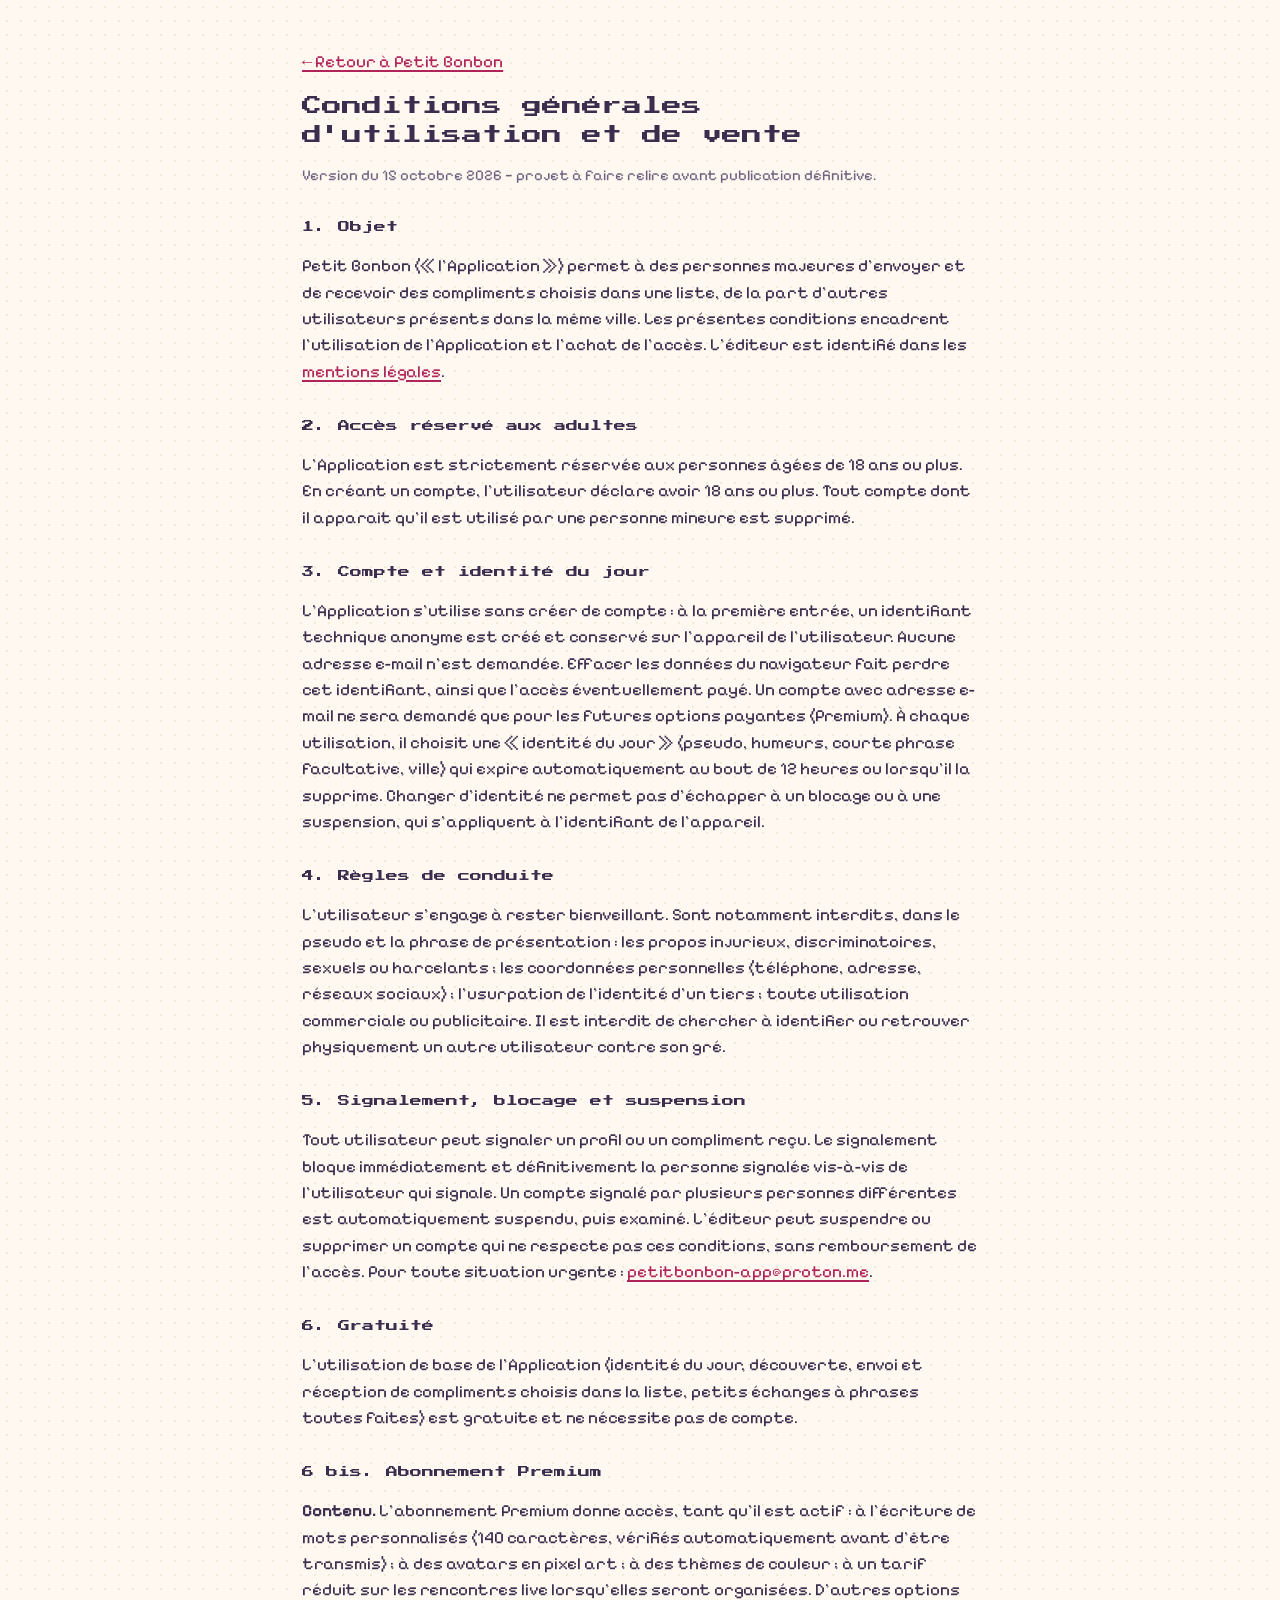
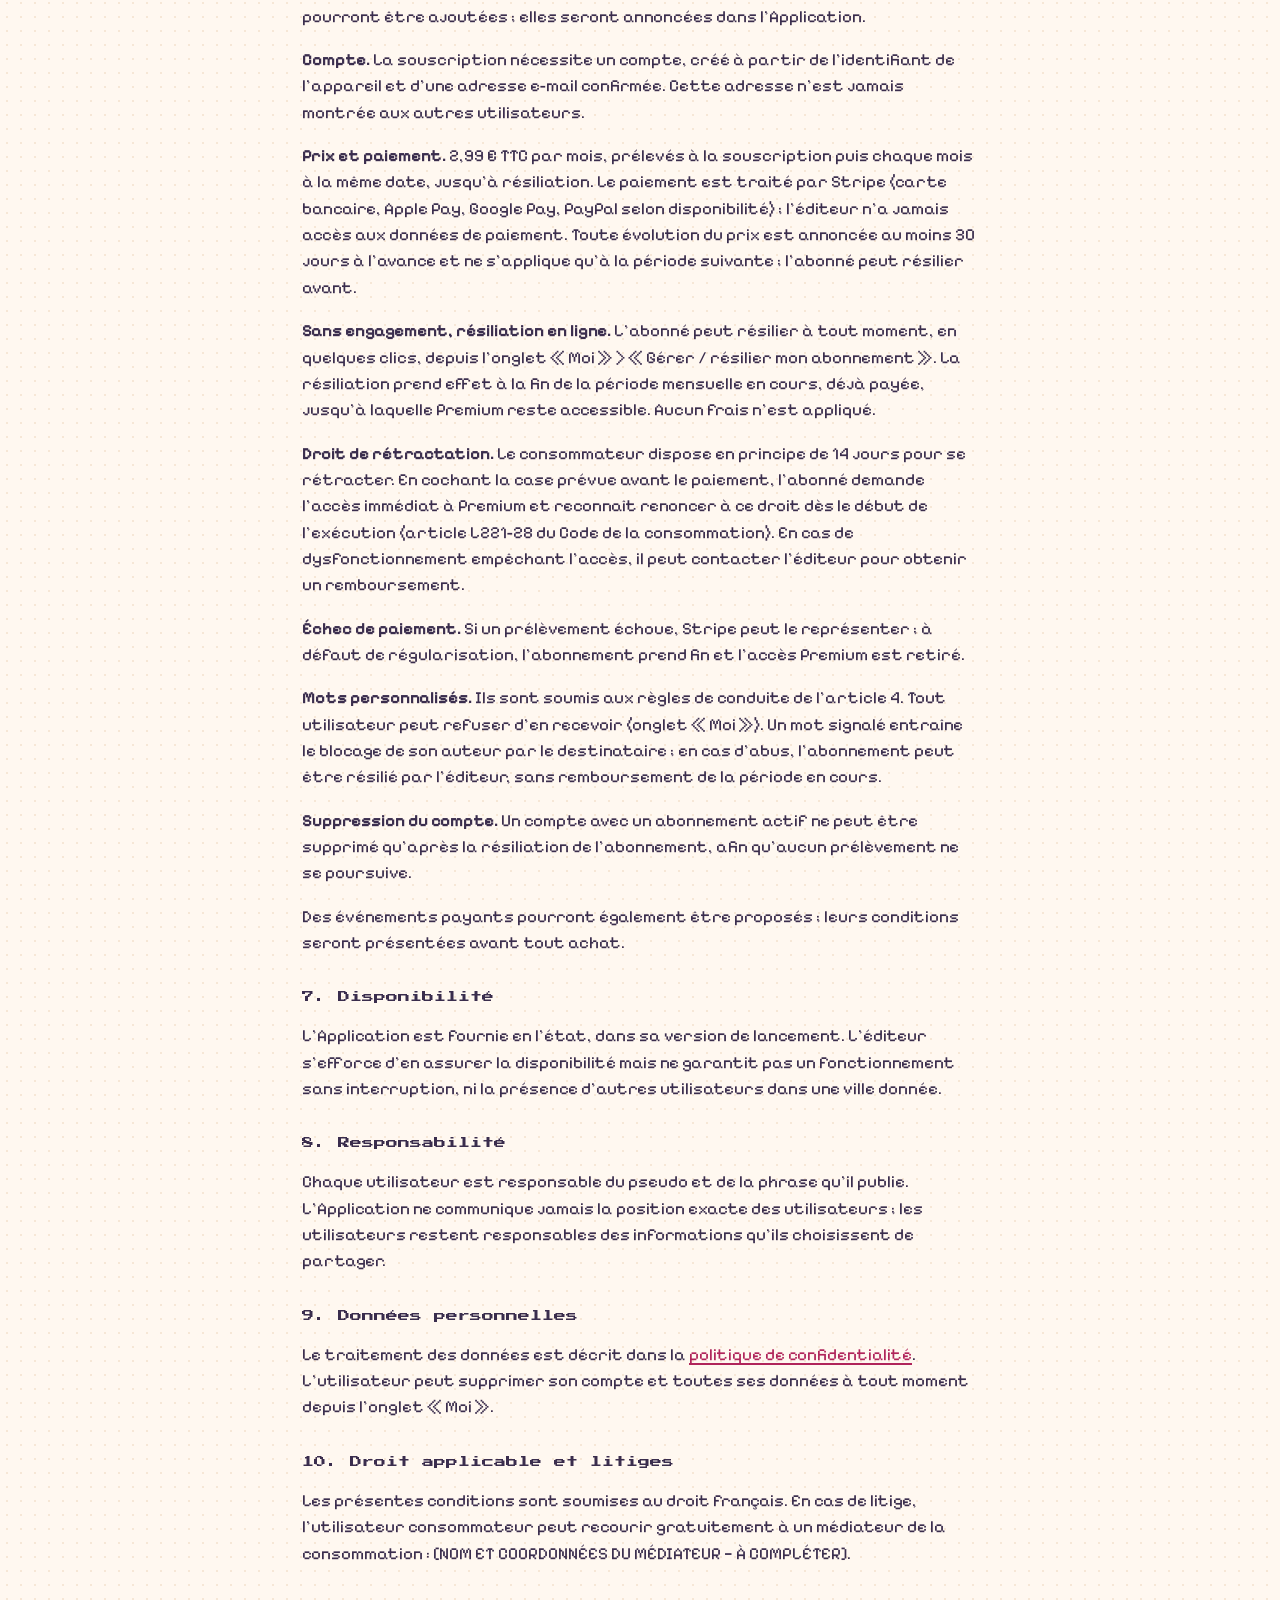
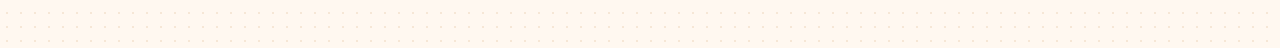
==== commit e56559a8: "Premium v1 avec Stripe Billing (2,99 €/mois) - Compte créé seulement pour s'abonner : l'identifiant " ====
--- a/cgu.html
+++ b/cgu.html
@@ -13,7 +13,7 @@
 <article class="legal">
 <p><a href="./">← Retour à Petit Bonbon</a></p>
 <h1>Conditions générales d'utilisation et de vente</h1>
-<p class="small">Version du 14 octobre 2026 — projet à faire relire avant publication définitive.</p>
+<p class="small">Version du 15 octobre 2026 — projet à faire relire avant publication définitive.</p>
 
 <h2>1. Objet</h2>
 <p>Petit Bonbon (« l'Application ») permet à des personnes majeures d'envoyer et de recevoir des compliments choisis dans une liste, de la part d'autres utilisateurs présents dans la même ville. Les présentes conditions encadrent l'utilisation de l'Application et l'achat de l'accès. L'éditeur est identifié dans les <a href="mentions-legales.html">mentions légales</a>.</p>
@@ -30,9 +30,18 @@
 <h2>5. Signalement, blocage et suspension</h2>
 <p>Tout utilisateur peut signaler un profil ou un compliment reçu. Le signalement bloque immédiatement et définitivement la personne signalée vis-à-vis de l'utilisateur qui signale. Un compte signalé par plusieurs personnes différentes est automatiquement suspendu, puis examiné. L'éditeur peut suspendre ou supprimer un compte qui ne respecte pas ces conditions, sans remboursement de l'accès. Pour toute situation urgente : <a class="pb-contact" href="#"></a>.</p>
 
-<h2>6. Gratuité et offre Premium</h2>
-<p>L'utilisation de base de l'Application (identité du jour, découverte, envoi et réception de compliments choisis dans la liste) est gratuite.</p>
-<p>Des options supplémentaires (messages personnalisés, notes vocales, photos, musique, liens) seront proposées dans le cadre d'un abonnement Premium, au prix indicatif de 2,99 € TTC par mois. Ces options ne sont pas encore disponibles. Leurs conditions (prix définitif, durée, résiliation, droit de rétractation et règles de modération des contenus partagés) seront présentées avant toute souscription, et un compte avec adresse e-mail sera alors demandé.</p>
+<h2>6. Gratuité</h2>
+<p>L'utilisation de base de l'Application (identité du jour, découverte, envoi et réception de compliments choisis dans la liste, petits échanges à phrases toutes faites) est gratuite et ne nécessite pas de compte.</p>
+
+<h2 id="premium">6 bis. Abonnement Premium</h2>
+<p><strong>Contenu.</strong> L'abonnement Premium donne accès, tant qu'il est actif : à l'écriture de mots personnalisés (140 caractères, vérifiés automatiquement avant d'être transmis) ; à des avatars en pixel art ; à des thèmes de couleur ; à un tarif réduit sur les rencontres live lorsqu'elles seront organisées. D'autres options pourront être ajoutées ; elles seront annoncées dans l'Application.</p>
+<p><strong>Compte.</strong> La souscription nécessite un compte, créé à partir de l'identifiant de l'appareil et d'une adresse e-mail confirmée. Cette adresse n'est jamais montrée aux autres utilisateurs.</p>
+<p><strong>Prix et paiement.</strong> 2,99 € TTC par mois, prélevés à la souscription puis chaque mois à la même date, jusqu'à résiliation. Le paiement est traité par Stripe (carte bancaire, Apple Pay, Google Pay, PayPal selon disponibilité) ; l'éditeur n'a jamais accès aux données de paiement. Toute évolution du prix est annoncée au moins 30 jours à l'avance et ne s'applique qu'à la période suivante ; l'abonné peut résilier avant.</p>
+<p><strong>Sans engagement, résiliation en ligne.</strong> L'abonné peut résilier à tout moment, en quelques clics, depuis l'onglet « Moi » › « Gérer / résilier mon abonnement ». La résiliation prend effet à la fin de la période mensuelle en cours, déjà payée, jusqu'à laquelle Premium reste accessible. Aucun frais n'est appliqué.</p>
+<p><strong>Droit de rétractation.</strong> Le consommateur dispose en principe de 14 jours pour se rétracter. En cochant la case prévue avant le paiement, l'abonné demande l'accès immédiat à Premium et reconnaît renoncer à ce droit dès le début de l'exécution (article L221-28 du Code de la consommation). En cas de dysfonctionnement empêchant l'accès, il peut contacter l'éditeur pour obtenir un remboursement.</p>
+<p><strong>Échec de paiement.</strong> Si un prélèvement échoue, Stripe peut le représenter ; à défaut de régularisation, l'abonnement prend fin et l'accès Premium est retiré.</p>
+<p><strong>Mots personnalisés.</strong> Ils sont soumis aux règles de conduite de l'article 4. Tout utilisateur peut refuser d'en recevoir (onglet « Moi »). Un mot signalé entraîne le blocage de son auteur par le destinataire ; en cas d'abus, l'abonnement peut être résilié par l'éditeur, sans remboursement de la période en cours.</p>
+<p><strong>Suppression du compte.</strong> Un compte avec un abonnement actif ne peut être supprimé qu'après la résiliation de l'abonnement, afin qu'aucun prélèvement ne se poursuive.</p>
 <p>Des événements payants pourront également être proposés ; leurs conditions seront présentées avant tout achat.</p>
 
 <h2>7. Disponibilité</h2>
--- a/style.css
+++ b/style.css
@@ -1,31 +1,49 @@
 /* =====================================================================
-   Petit Bonbon — style « jeu vidéo des années 90 »
-   Pixel, bordures épaisses, ombres franches, fond clair. CSS pur, aucun framework.
+   Petit Bonbon — pixel doux
+   L'esprit jeu vidéo des années 90 (polices pixel, coins en escalier,
+   ombres en aplat) avec des couleurs pastel et sans contours.
+   Astuce « coins pixel » : chaque bloc projette 4 ombres de sa propre
+   couleur (haut, bas, gauche, droite), ce qui dessine des coins crantés,
+   puis une 5e ombre plus foncée en dessous, comme un relief de jeu.
    ===================================================================== */
 :root {
-  --bg: #FFF7E8;
-  --bg-dot: #F2DEC0;
-  --card: #FFFFFF;
-  --ink: #1F1433;
-  --muted: #54456A;
-  --line: #1F1433;
-  --field: #1F1433;
-  --accent: #D61F5F;
-  --accent-deep: #A3123F;
-  --accent-soft: #FFD6E6;
-  --yellow: #FFD447;
-  --yellow-soft: #FFF0B8;
-  --teal: #0B7A63;
-  --teal-soft: #C9F2E4;
-  --teal-ink: #0A5546;
-  --sand-soft: #FFE9B3;
-  --sand-ink: #6E4300;
-  --violet-soft: #DCD3FF;
-  --px: 3px;                      /* épaisseur d'un « pixel » de bordure */
-  --shadow: 4px 4px 0 var(--ink);
-  --shadow-sm: 3px 3px 0 var(--ink);
+  --bg: #FFF8F0;
+  --bg-dot: #F6E7D6;
+  --ink: #3A2D4D;
+  --muted: #6E6280;
+  --pink: #FF9EC4;
+  --pink-shade: #F07DAA;
+  --pink-soft: #FFE0EC;
+  --pink-deep: #B0245A;
+  --lemon: #FFF1A8;
+  --lemon-shade: #F2DC77;
+  --mint: #C6F1DF;
+  --mint-shade: #9EDCC3;
+  --mint-deep: #237A65;
+  --lilac: #ECE4FF;
+  --lilac-shade: #D6C9F5;
+  --peach: #FFE3CC;
+  --peach-ink: #8A4B12;
+  --white-shade: #EFE3EE;
+  --px: 4px;
   --display: 'Press Start 2P', ui-monospace, monospace;
   --body: 'Pixelify Sans', ui-monospace, monospace;
+}
+
+/* ---------- Le « bloc pixel » réutilisable ---------- */
+.card, .btn, .chip, .field input, .field textarea, .compliment, .avatar, .badge,
+.events, .premium, .note, .pill, .reason, .check input, .track, .banner, #toast, .error, .nav button[aria-current="page"] {
+  --fill: #fff;
+  --shade: var(--white-shade);
+  background: var(--fill);
+  border: 0;
+  border-radius: 0;
+  box-shadow:
+    0 calc(-1 * var(--px)) 0 0 var(--fill),
+    0 var(--px) 0 0 var(--fill),
+    calc(-1 * var(--px)) 0 0 0 var(--fill),
+    var(--px) 0 0 0 var(--fill),
+    0 calc(2 * var(--px)) 0 0 var(--shade);
 }
 
 * { box-sizing: border-box; }
@@ -35,176 +53,190 @@
   min-height: 100dvh;
   background-color: var(--bg);
   background-image: radial-gradient(var(--bg-dot) 1.2px, transparent 1.2px);
-  background-size: 12px 12px;
+  background-size: 14px 14px;
 }
 button, input, textarea, select { font: inherit; color: inherit; }
-a { color: var(--accent); text-decoration-thickness: 2px; text-underline-offset: 3px; }
-a:hover { color: var(--accent-deep); }
-:focus-visible { outline: 3px dashed var(--accent); outline-offset: 3px; }
+a { color: var(--pink-deep); text-decoration-thickness: 2px; text-underline-offset: 3px; }
+a:hover { color: var(--ink); }
+:focus-visible { outline: 3px dashed var(--pink-deep); outline-offset: 6px; }
 svg.pixel { image-rendering: pixelated; display: block; }
 code { font-family: var(--display); font-size: 11px; }
 
 #app { max-width: 480px; margin: 0 auto; min-height: 100dvh; display: flex; flex-direction: column; }
 .loading { margin: auto; font-family: var(--display); font-size: 12px; color: var(--muted); }
 
-.screen { flex: 1; display: flex; flex-direction: column; gap: 22px; padding: 28px 20px 32px; }
+.screen { flex: 1; display: flex; flex-direction: column; gap: 24px; padding: 30px 22px 34px; }
 .screen.center { justify-content: center; text-align: center; align-items: center; }
 .screen.welcome { justify-content: space-between; padding-top: 56px; }
-.scroll { flex: 1; display: flex; flex-direction: column; gap: 16px; padding: 6px 18px 28px; }
+.scroll { flex: 1; display: flex; flex-direction: column; gap: 22px; padding: 10px 22px 30px; }
 
 /* ---------- Typographie ---------- */
-h1, h2, h3 { font-family: var(--display); margin: 0; font-weight: 400; letter-spacing: 0; }
-h1 { font-size: 34px; line-height: 1.25; color: var(--ink); text-shadow: 4px 4px 0 var(--accent-soft); }
-h2 { font-size: 18px; line-height: 1.45; }
-h3 { font-size: 14px; line-height: 1.5; }
-.cursor { color: var(--accent); animation: blink 1s steps(1) infinite; margin-left: 4px; }
+h1, h2, h3 { font-family: var(--display); margin: 0; font-weight: 400; letter-spacing: 0; color: var(--ink); }
+h1 { font-size: 32px; line-height: 1.3; text-shadow: 4px 4px 0 var(--pink-soft); }
+h2 { font-size: 17px; line-height: 1.5; }
+h3 { font-size: 13px; line-height: 1.6; }
+.cursor { color: var(--pink); animation: blink 1s steps(1) infinite; margin-left: 4px; }
 @keyframes blink { 50% { opacity: 0; } }
 .lead { margin: 0; font-size: 21px; line-height: 1.35; max-width: 320px; }
-.sub { margin: 0; font-size: 17px; line-height: 1.4; color: var(--muted); }
-.small { font-size: 15px; color: var(--muted); line-height: 1.35; }
-.label, .field label { font-family: var(--display); font-size: 10px; line-height: 1.7; }
+.sub { margin: 0; font-size: 17px; line-height: 1.45; color: var(--muted); }
+.small { font-size: 15px; color: var(--muted); line-height: 1.4; }
+.label, .field label { font-family: var(--display); font-size: 9px; line-height: 1.8; color: var(--muted); }
 
 /* ---------- Boutons ---------- */
 .btn {
+  --fill: var(--pink); --shade: var(--pink-shade);
   display: inline-flex; align-items: center; justify-content: center; gap: 10px;
-  min-height: 56px; padding: 0 22px;
-  border: var(--px) solid var(--ink); border-radius: 0;
-  background: var(--accent); color: #fff;
-  font-family: var(--display); font-size: 12px; line-height: 1.5;
-  box-shadow: var(--shadow); cursor: pointer; text-decoration: none;
-  transition: transform .06s steps(1), box-shadow .06s steps(1);
-}
-.btn:hover { background: var(--accent-deep); color: #fff; }
-.btn:active { transform: translate(4px, 4px); box-shadow: 0 0 0 var(--ink); }
-.btn.dark { background: var(--ink); }
-.btn.dark:hover { background: #000; }
-.btn.ghost { background: #fff; color: var(--ink); }
-.btn.ghost:hover { background: var(--yellow-soft); color: var(--ink); }
-.btn.small { min-height: 46px; font-size: 10px; padding: 0 14px; box-shadow: var(--shadow-sm); }
-.btn.small:active { transform: translate(3px, 3px); }
-.btn.soft { background: var(--yellow); color: var(--ink); }
-.btn.soft:hover { background: #FFC400; color: var(--ink); }
+  min-height: 52px; padding: 0 22px; margin: var(--px);
+  color: var(--ink); font-family: var(--display); font-size: 11px; line-height: 1.5;
+  cursor: pointer; text-decoration: none;
+  transition: transform .06s steps(1);
+}
+.btn:hover { --fill: #FFB3D2; color: var(--ink); }
+.btn:active { transform: translateY(var(--px)); --shade: transparent; }
+.btn.dark { --fill: var(--lilac); --shade: var(--lilac-shade); }
+.btn.dark:hover { --fill: #F3EEFF; }
+.btn.ghost { --fill: #fff; --shade: var(--white-shade); }
+.btn.ghost:hover { --fill: var(--lemon); --shade: var(--lemon-shade); }
+.btn.soft { --fill: var(--lemon); --shade: var(--lemon-shade); }
+.btn.soft:hover { --fill: #FFF6C7; }
+.btn.small { min-height: 42px; font-size: 9px; padding: 0 14px; }
 .btn[disabled] { opacity: .55; cursor: default; }
-.link { background: none; border: 0; padding: 0; min-height: 44px; color: var(--accent); font-weight: 700; cursor: pointer; text-align: left; text-decoration: underline; text-decoration-thickness: 2px; text-underline-offset: 4px; }
+.link { background: none; border: 0; padding: 0; min-height: 44px; color: var(--pink-deep); font-weight: 700; cursor: pointer; text-align: left; text-decoration: underline; text-decoration-thickness: 2px; text-underline-offset: 4px; }
 .link.muted { color: var(--muted); font-weight: 500; }
-.stack { display: flex; flex-direction: column; gap: 12px; }
-.row { display: flex; gap: 10px; align-items: center; flex-wrap: wrap; }
+.stack { display: flex; flex-direction: column; gap: 14px; }
+.row { display: flex; gap: 12px; align-items: center; flex-wrap: wrap; }
 .spacer { margin-top: auto; }
 
-.bullets { display: flex; flex-direction: column; gap: 10px; font-size: 17px; color: var(--ink); }
+.bullets { display: flex; flex-direction: column; gap: 10px; font-size: 17px; }
 .bullets div { display: flex; gap: 12px; align-items: center; }
-.bullets div::before { content: ''; width: 10px; height: 10px; background: var(--accent); flex-shrink: 0; box-shadow: 2px 2px 0 var(--ink); }
+.bullets div::before { content: ''; width: 8px; height: 8px; background: var(--pink); flex-shrink: 0; box-shadow: 0 4px 0 var(--pink-shade); }
 
 /* ---------- Formulaires ---------- */
-.field { display: flex; flex-direction: column; gap: 8px; }
-.field input, .field textarea {
-  min-height: 54px; padding: 12px 14px; font-size: 18px;
-  border: var(--px) solid var(--ink); border-radius: 0; background: #fff;
-  box-shadow: inset 3px 3px 0 #EDE4F7;
-}
-.field input:focus, .field textarea:focus { outline: none; background: var(--yellow-soft); }
+.field { display: flex; flex-direction: column; gap: 10px; }
+.field input, .field textarea { min-height: 50px; padding: 12px 14px; font-size: 18px; margin: 0 var(--px) var(--px); width: calc(100% - 2 * var(--px)); }
+.field input:focus, .field textarea:focus { outline: none; --fill: var(--lemon); --shade: var(--lemon-shade); }
 .field textarea { resize: none; }
-.check { display: flex; gap: 12px; align-items: flex-start; font-size: 17px; line-height: 1.35; cursor: pointer; }
-.check input {
-  appearance: none; -webkit-appearance: none; width: 24px; height: 24px; margin: 0; flex-shrink: 0;
-  border: var(--px) solid var(--ink); background: #fff; box-shadow: 2px 2px 0 var(--ink); cursor: pointer; display: grid; place-content: center;
-}
-.check input:checked { background: var(--yellow); }
+.field input::placeholder, .field textarea::placeholder { color: #9A8FAA; }
+.check { display: flex; gap: 14px; align-items: flex-start; font-size: 17px; line-height: 1.35; cursor: pointer; }
+.check input { appearance: none; -webkit-appearance: none; width: 20px; height: 20px; margin: 4px; flex-shrink: 0; cursor: pointer; display: grid; place-content: center; --fill: var(--lilac); --shade: var(--lilac-shade); }
+.check input:checked { --fill: var(--lemon); --shade: var(--lemon-shade); }
 .check input:checked::after { content: ''; width: 10px; height: 10px; background: var(--ink); }
-.error { margin: 0; padding: 12px 14px; border: var(--px) solid var(--accent-deep); background: #FFE3EC; color: var(--accent-deep); font-size: 16px; }
-
-.chips { display: flex; flex-wrap: wrap; gap: 10px; }
-.chip {
-  min-height: 44px; padding: 0 14px; font-size: 16px;
-  border: var(--px) solid var(--ink); border-radius: 0; background: #fff; box-shadow: var(--shadow-sm); cursor: pointer;
-}
-.chip:active { transform: translate(3px, 3px); box-shadow: none; }
-.chip[aria-pressed="true"] { background: var(--yellow); font-weight: 700; }
-.chip.locked { display: inline-flex; align-items: center; gap: 6px; border-style: dashed; background: transparent; box-shadow: none; color: var(--muted); }
-
-.note { display: flex; gap: 12px; align-items: center; padding: 12px 14px; border: var(--px) dashed var(--ink); background: #fff; font-size: 16px; line-height: 1.35; }
-
-/* ---------- Barre du haut (façon HUD) ---------- */
-.topbar { display: flex; justify-content: space-between; align-items: center; gap: 12px; padding: 14px 18px; background: var(--ink); color: #fff; border-bottom: var(--px) solid var(--ink); }
+.error { --fill: var(--pink-soft); --shade: transparent; margin: var(--px); padding: 10px 12px; color: var(--pink-deep); font-size: 16px; }
+
+.chips { display: flex; flex-wrap: wrap; gap: 14px; padding: var(--px); }
+.chip { min-height: 40px; padding: 0 12px; font-size: 16px; cursor: pointer; }
+.chip:active { transform: translateY(var(--px)); --shade: transparent; }
+.chip[aria-pressed="true"] { --fill: var(--lemon); --shade: var(--lemon-shade); font-weight: 700; }
+.chip.locked { display: inline-flex; align-items: center; gap: 6px; --fill: transparent; --shade: transparent; color: var(--muted); outline: 2px dashed #D9CDE6; outline-offset: 0; }
+
+.note { --fill: var(--lilac); --shade: transparent; display: flex; gap: 12px; align-items: center; padding: 10px 12px; margin: var(--px); font-size: 16px; line-height: 1.35; }
+
+/* ---------- Barre du haut ---------- */
+.topbar { display: flex; justify-content: space-between; align-items: center; gap: 12px; padding: 16px 22px 14px; background: var(--lilac); box-shadow: 0 var(--px) 0 var(--lilac-shade); }
 .topbar .who { display: flex; flex-direction: column; gap: 6px; min-width: 0; }
-.topbar .who span:first-child { font-family: var(--display); font-size: 8px; line-height: 1.5; color: var(--yellow); }
-.topbar .who strong { font-size: 20px; font-weight: 700; white-space: nowrap; overflow: hidden; text-overflow: ellipsis; }
-.pill { display: inline-flex; align-items: center; gap: 6px; min-height: 32px; padding: 0 10px; background: var(--yellow); color: var(--ink); border: 2px solid #fff; font-size: 15px; font-weight: 700; white-space: nowrap; }
+.topbar .who span:first-child { font-family: var(--display); font-size: 8px; line-height: 1.5; color: var(--muted); }
+.topbar .who strong { font-size: 21px; font-weight: 700; white-space: nowrap; overflow: hidden; text-overflow: ellipsis; }
+.pill { --fill: #fff; --shade: var(--lilac-shade); display: inline-flex; align-items: center; gap: 6px; min-height: 30px; padding: 0 8px; margin: var(--px); font-size: 15px; font-weight: 700; white-space: nowrap; }
 
 /* ---------- Cartes ---------- */
-.card { background: var(--card); border: var(--px) solid var(--ink); box-shadow: var(--shadow); padding: 16px; display: flex; flex-direction: column; gap: 12px; }
-.person { display: flex; gap: 14px; align-items: center; }
-.avatar { width: 52px; height: 52px; flex-shrink: 0; display: flex; align-items: center; justify-content: center; font-family: var(--display); font-size: 18px; border: var(--px) solid var(--ink); }
+.card { padding: 16px; margin: var(--px); display: flex; flex-direction: column; gap: 12px; }
+.person { display: flex; gap: 16px; align-items: center; }
+.avatar { width: 48px; height: 48px; margin: var(--px); flex-shrink: 0; display: flex; align-items: center; justify-content: center; font-family: var(--display); font-size: 16px; --shade: transparent; }
 .person .name { font-weight: 700; font-size: 20px; }
 .person .moods { font-size: 15px; color: var(--muted); }
 .bio { margin: 0; font-size: 17px; line-height: 1.4; overflow-wrap: anywhere; }
-.badge { display: inline-flex; align-items: center; min-height: 30px; padding: 3px 10px; font-size: 14px; font-weight: 700; border: 2px solid var(--ink); }
-.badge.local { background: var(--teal-soft); color: var(--teal-ink); }
-.badge.away { background: var(--sand-soft); color: var(--sand-ink); }
+.badge { display: inline-flex; align-items: center; min-height: 26px; padding: 2px 8px; margin: var(--px); font-size: 14px; font-weight: 700; --shade: transparent; }
+.badge.local { --fill: var(--mint); color: var(--mint-deep); }
+.badge.away { --fill: var(--peach); color: var(--peach-ink); }
 .card-foot { display: flex; justify-content: space-between; align-items: center; gap: 10px; flex-wrap: wrap; }
 
-.compliment {
-  display: flex; gap: 14px; align-items: center; min-height: 56px; padding: 12px 14px;
-  border: var(--px) solid var(--ink); background: #fff; text-align: left; font-size: 17px; line-height: 1.3; cursor: pointer;
-}
-.compliment .dot { width: 18px; height: 18px; flex-shrink: 0; border: var(--px) solid var(--ink); background: #fff; }
-.compliment[aria-checked="true"] { background: var(--yellow-soft); box-shadow: var(--shadow); font-weight: 700; }
-.compliment[aria-checked="true"] .dot { background: var(--accent); box-shadow: inset 0 0 0 3px #fff; }
-.compliment[aria-checked="true"]::after { content: '◀'; margin-left: auto; color: var(--accent); font-size: 14px; }
+.compliment { display: flex; gap: 14px; align-items: center; min-height: 52px; padding: 10px 12px; margin: 0 var(--px) var(--px); text-align: left; font-size: 17px; line-height: 1.3; cursor: pointer; }
+.compliment .dot { width: 14px; height: 14px; flex-shrink: 0; background: var(--lilac-shade); box-shadow: 0 0 0 3px #fff, 0 0 0 5px var(--lilac-shade); margin: 0 4px; }
+.compliment[aria-checked="true"] { --fill: var(--lemon); --shade: var(--lemon-shade); font-weight: 700; }
+.compliment[aria-checked="true"] .dot { background: var(--pink); box-shadow: 0 0 0 3px var(--lemon), 0 0 0 5px var(--pink); }
+.compliment[aria-checked="true"]::after { content: '◀'; margin-left: auto; color: var(--pink-deep); font-size: 13px; }
 
 .quote { margin: 0; font-size: 22px; font-weight: 700; line-height: 1.25; }
-.context { font-size: 15px; font-weight: 700; line-height: 1.35; color: var(--teal); }
-
-.empty { text-align: center; padding: 36px 12px; color: var(--muted); display: flex; flex-direction: column; gap: 14px; align-items: center; font-size: 17px; }
+.context { font-size: 15px; font-weight: 700; line-height: 1.35; color: var(--mint-deep); }
+
+.empty { text-align: center; padding: 36px 12px; color: var(--muted); display: flex; flex-direction: column; gap: 16px; align-items: center; font-size: 17px; }
+
+/* ---------- Premium ---------- */
+.avatar svg { display: block; }
+.avatar-chip { padding: 0 10px; display: inline-flex; align-items: center; }
+.swatch { display: inline-block; width: 14px; height: 14px; margin-right: 8px; vertical-align: -2px; box-shadow: 0 0 0 2px #fff, 0 0 0 3px var(--lilac-shade); }
+html[data-theme="menthe"] { --bg: #F1FBF6; --bg-dot: #D3EFE2; --lilac: #C6F1DF; --lilac-shade: #9EDCC3; }
+html[data-theme="peche"]  { --bg: #FFF6EE; --bg-dot: #F7DFCB; --lilac: #FFE3CC; --lilac-shade: #F5C9A5; }
+html[data-theme="citron"] { --bg: #FFFCEB; --bg-dot: #F3EAB8; --lilac: #FFF1A8; --lilac-shade: #F2DC77; }
+
+/* ---------- Mini-conversation ---------- */
+.card.conv { width: auto; text-align: left; cursor: pointer; gap: 6px; font: inherit; color: inherit; }
+.dot-new { width: 12px; height: 12px; background: var(--pink); box-shadow: 0 3px 0 var(--pink-shade); }
+.bubbles { display: flex; flex-direction: column; gap: 12px; padding: 6px 4px; min-height: 120px; }
+.bubble { align-self: flex-start; max-width: 80%; padding: 10px 12px; margin: var(--px); font-size: 17px; line-height: 1.3;
+  background: #fff; box-shadow: 0 calc(-1 * var(--px)) 0 0 #fff, 0 var(--px) 0 0 #fff, calc(-1 * var(--px)) 0 0 0 #fff, var(--px) 0 0 0 #fff, 0 calc(2 * var(--px)) 0 0 var(--white-shade); }
+.bubble.mine { align-self: flex-end; background: var(--pink-soft);
+  box-shadow: 0 calc(-1 * var(--px)) 0 0 var(--pink-soft), 0 var(--px) 0 0 var(--pink-soft), calc(-1 * var(--px)) 0 0 0 var(--pink-soft), var(--px) 0 0 0 var(--pink-soft), 0 calc(2 * var(--px)) 0 0 #F7B9D1; }
+.phrases { position: sticky; bottom: 0; display: flex; flex-wrap: wrap; gap: 12px; padding: 14px 4px calc(10px + env(safe-area-inset-bottom)); background: var(--bg); box-shadow: 0 -4px 0 var(--lilac); }
+.phrases .chip { font-size: 15px; min-height: 40px; }
 
 /* ---------- Interrupteurs ---------- */
-.toggle { display: flex; gap: 14px; align-items: center; width: 100%; min-height: 64px; padding: 10px 0; border: 0; border-bottom: 2px dashed #D9CBE6; background: transparent; text-align: left; cursor: pointer; }
+.toggle { display: flex; gap: 14px; align-items: center; width: 100%; min-height: 64px; padding: 10px 0; border: 0; border-bottom: 2px dotted #E4DAEE; background: transparent; text-align: left; cursor: pointer; }
 .toggle:last-child { border-bottom: 0; }
+.toggle[disabled] { opacity: .45; cursor: default; }
 .toggle .txt { flex: 1; display: flex; flex-direction: column; gap: 3px; }
 .toggle .txt strong { font-size: 17px; }
 .toggle .txt span { font-size: 15px; color: var(--muted); }
-.track { width: 52px; height: 28px; flex-shrink: 0; position: relative; background: #fff; border: var(--px) solid var(--ink); }
-.track::after { content: ''; position: absolute; top: 3px; left: 3px; width: 16px; height: 16px; background: var(--muted); }
-.toggle[aria-checked="true"] .track { background: var(--teal); }
-.toggle[aria-checked="true"] .track::after { left: 27px; background: #fff; }
+.track { --fill: var(--lilac); --shade: transparent; width: 44px; height: 22px; margin: var(--px); flex-shrink: 0; position: relative; }
+.track::after { content: ''; position: absolute; top: 3px; left: 3px; width: 16px; height: 16px; background: #B9ACCF; }
+.toggle[aria-checked="true"] .track { --fill: var(--mint-shade); }
+.toggle[aria-checked="true"] .track::after { left: 25px; background: #fff; }
 
 /* ---------- Encarts ---------- */
-.premium { background: var(--ink); color: #fff; border: var(--px) solid var(--ink); box-shadow: 4px 4px 0 var(--accent); padding: 18px; display: flex; flex-direction: column; gap: 12px; }
-.premium .kicker { font-family: var(--display); font-size: 9px; line-height: 1.6; color: var(--yellow); }
-.premium h3 { color: #fff; }
-.premium p { margin: 0; color: #E7DDF5; font-size: 16px; line-height: 1.4; }
-
-.events { display: flex; gap: 8px; align-items: flex-start; padding: 14px 6px 14px 14px; background: var(--teal-soft); color: var(--teal-ink); border: var(--px) solid var(--ink); box-shadow: var(--shadow-sm); }
+.premium { --fill: var(--lilac); --shade: var(--lilac-shade); padding: 18px; margin: var(--px); display: flex; flex-direction: column; gap: 12px; }
+.premium .kicker { font-family: var(--display); font-size: 8px; line-height: 1.7; color: var(--pink-deep); }
+.premium h3 { color: var(--ink) !important; }
+.premium p { margin: 0; color: var(--muted); font-size: 16px; line-height: 1.4; }
+.premium .btn { --fill: #fff !important; --shade: var(--lilac-shade); background: var(--fill) !important; }
+
+.events { --fill: var(--mint); --shade: var(--mint-shade); display: flex; gap: 8px; align-items: flex-start; padding: 14px 6px 14px 14px; margin: var(--px); color: var(--mint-deep); }
 .events-txt { flex: 1; display: flex; flex-direction: column; gap: 6px; font-size: 16px; line-height: 1.35; }
-.events-txt strong { font-family: var(--display); font-size: 10px; line-height: 1.6; font-weight: 400; }
-.events-x { width: 44px; height: 44px; flex-shrink: 0; margin: -10px 0; border: 0; background: transparent; color: var(--teal-ink); font-family: var(--display); font-size: 14px; cursor: pointer; }
-
-/* ---------- Navigation (façon manette) ---------- */
-.nav { position: sticky; bottom: 0; display: flex; justify-content: space-around; padding: 8px 10px calc(12px + env(safe-area-inset-bottom)); background: #fff; border-top: var(--px) solid var(--ink); }
-.nav button { display: flex; flex-direction: column; align-items: center; gap: 6px; min-width: 84px; min-height: 56px; justify-content: center; border: var(--px) solid transparent; background: transparent; font-size: 14px; font-weight: 700; color: var(--muted); cursor: pointer; position: relative; }
-.nav button[aria-current="page"] { color: var(--ink); background: var(--yellow); border-color: var(--ink); }
+.events-txt strong { font-family: var(--display); font-size: 9px; line-height: 1.7; font-weight: 400; }
+.events-x { width: 44px; height: 44px; flex-shrink: 0; margin: -10px 0; border: 0; background: transparent; color: var(--mint-deep); font-family: var(--display); font-size: 13px; cursor: pointer; }
+
+/* ---------- Navigation ---------- */
+.nav { position: sticky; bottom: 0; display: flex; justify-content: space-around; padding: 10px 10px calc(12px + env(safe-area-inset-bottom)); background: #fff; box-shadow: 0 calc(-1 * var(--px)) 0 var(--white-shade); }
+.nav button { display: flex; flex-direction: column; align-items: center; gap: 6px; min-width: 84px; min-height: 54px; justify-content: center; border: 0; background: transparent; font-size: 14px; font-weight: 700; color: var(--muted); cursor: pointer; position: relative; }
+.nav button[aria-current="page"] { --fill: var(--lemon); --shade: var(--lemon-shade); color: var(--ink); }
 .nav svg { stroke-linecap: square; stroke-linejoin: miter; }
-.nav .count { position: absolute; top: -6px; right: 6px; min-width: 20px; height: 20px; padding: 0 4px; background: var(--accent); color: #fff; border: 2px solid var(--ink); font-size: 9px; display: flex; align-items: center; justify-content: center; }
-
-/* ---------- Notification (boîte de dialogue de RPG) ---------- */
-.banner { position: fixed; top: 12px; left: 50%; transform: translateX(-50%); width: calc(100% - 24px); max-width: 456px; display: flex; gap: 12px; align-items: center; padding: 14px; border: var(--px) solid var(--ink); background: var(--ink); color: #fff; text-align: left; cursor: pointer; box-shadow: inset 0 0 0 3px #fff, 4px 4px 0 var(--accent); z-index: 10; animation: pop .25s steps(3); }
-.banner strong { display: block; font-family: var(--display); font-size: 10px; line-height: 1.6; color: var(--yellow); font-weight: 400; }
+.nav .count { position: absolute; top: -4px; right: 10px; min-width: 18px; height: 18px; padding: 0 4px; background: var(--pink); color: var(--ink); font-size: 11px; font-weight: 700; display: flex; align-items: center; justify-content: center; box-shadow: 0 3px 0 var(--pink-shade); }
+
+/* ---------- Notification (boîte de dialogue de jeu) ---------- */
+.banner { --fill: var(--ink); --shade: var(--pink); position: fixed; top: 14px; left: 50%; transform: translateX(-50%); width: calc(100% - 32px); max-width: 448px; display: flex; gap: 12px; align-items: center; padding: 12px; color: #fff; text-align: left; cursor: pointer; z-index: 10; animation: pop .25s steps(3); }
+.banner strong { display: block; font-family: var(--display); font-size: 9px; line-height: 1.7; color: var(--lemon); font-weight: 400; }
 .banner span { font-size: 16px; color: #fff; }
 @keyframes pop { from { transform: translate(-50%, -20px); opacity: 0; } to { transform: translate(-50%, 0); opacity: 1; } }
 
-.sheet-back { position: fixed; inset: 0; background: rgba(31, 20, 51, .5); display: flex; flex-direction: column; justify-content: flex-end; z-index: 20; }
-.sheet { width: 100%; max-width: 480px; margin: 0 auto; background: #fff; border: var(--px) solid var(--ink); border-bottom: 0; box-shadow: inset 0 0 0 3px #fff, inset 0 0 0 6px var(--ink); padding: 26px 22px calc(26px + env(safe-area-inset-bottom)); display: flex; flex-direction: column; gap: 12px; }
-.reason { min-height: 52px; padding: 0 14px; border: var(--px) solid var(--ink); background: #fff; text-align: left; font-size: 17px; cursor: pointer; }
-.reason:hover { background: var(--yellow-soft); }
-.reason:hover::before { content: '▶ '; color: var(--accent); }
-
-#toast { position: fixed; left: 50%; transform: translateX(-50%); bottom: calc(100px + env(safe-area-inset-bottom)); width: calc(100% - 40px); max-width: 440px; padding: 14px 16px; background: var(--teal); color: #fff; border: var(--px) solid var(--ink); box-shadow: var(--shadow); font-size: 16px; line-height: 1.35; z-index: 30; }
+.sheet-back { position: fixed; inset: 0; background: rgba(58, 45, 77, .35); display: flex; flex-direction: column; justify-content: flex-end; z-index: 20; }
+.sheet { width: 100%; max-width: 480px; margin: 0 auto; background: #fff; box-shadow: 0 -4px 0 #fff, 0 -8px 0 var(--lilac-shade); padding: 26px 22px calc(26px + env(safe-area-inset-bottom)); display: flex; flex-direction: column; gap: 14px; }
+.reason { --fill: var(--bg); --shade: transparent; min-height: 50px; padding: 0 12px; margin: 0 var(--px); text-align: left; font-size: 17px; cursor: pointer; }
+.reason:hover { --fill: var(--lemon); }
+.reason:hover::before { content: '▶ '; color: var(--pink-deep); }
+
+#toast { --fill: var(--mint-deep); --shade: var(--mint-shade); position: fixed; left: 50%; transform: translateX(-50%); bottom: calc(104px + env(safe-area-inset-bottom)); width: calc(100% - 48px); max-width: 432px; padding: 12px 14px; color: #fff; font-size: 16px; line-height: 1.35; z-index: 30; }
 
 /* ---------- Pages légales ---------- */
-.legal { max-width: 720px; margin: 0 auto; padding: 32px 20px 64px; line-height: 1.55; font-size: 17px; }
-.legal h1 { font-size: 22px; line-height: 1.4; margin-bottom: 12px; text-shadow: none; }
-.legal h2 { font-size: 13px; margin-top: 32px; }
+.legal { max-width: 720px; margin: 0 auto; padding: 32px 22px 64px; line-height: 1.55; font-size: 17px; }
+.legal h1 { font-size: 20px; line-height: 1.45; margin-bottom: 12px; text-shadow: none; }
+.legal h2 { font-size: 12px; margin-top: 32px; }
+
+/* ---------- Discrétion ---------- */
+.card, .quote, .bio, .banner { -webkit-user-select: none; user-select: none; -webkit-touch-callout: none; }
+body.veiled #app, body.veiled .banner, body.veiled .sheet-back { filter: blur(18px); }
 
 @media (prefers-reduced-motion: reduce) {
   .cursor, .banner { animation: none; }
 }
+
+/* Champs lisibles sur les feuilles blanches */
+.sheet .field input, .sheet .field textarea { --fill: var(--bg); --shade: var(--lilac-shade); }
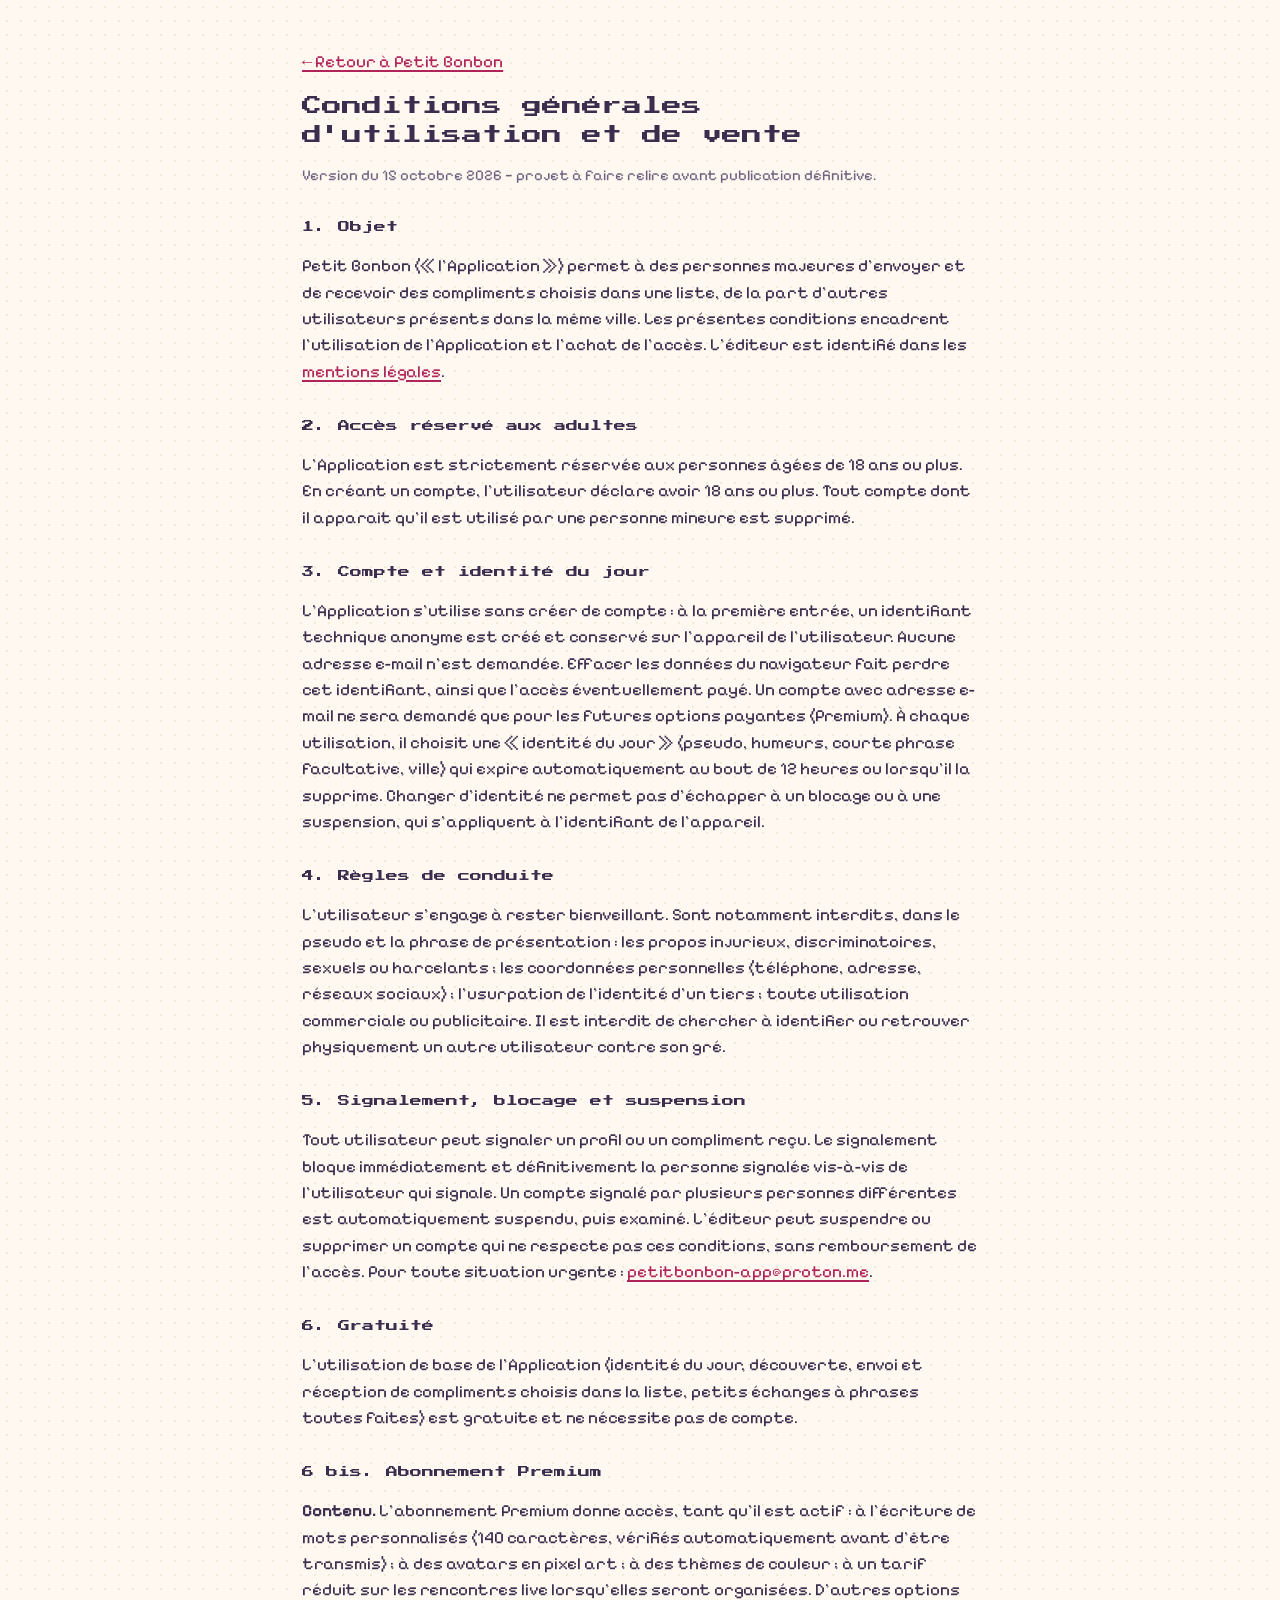
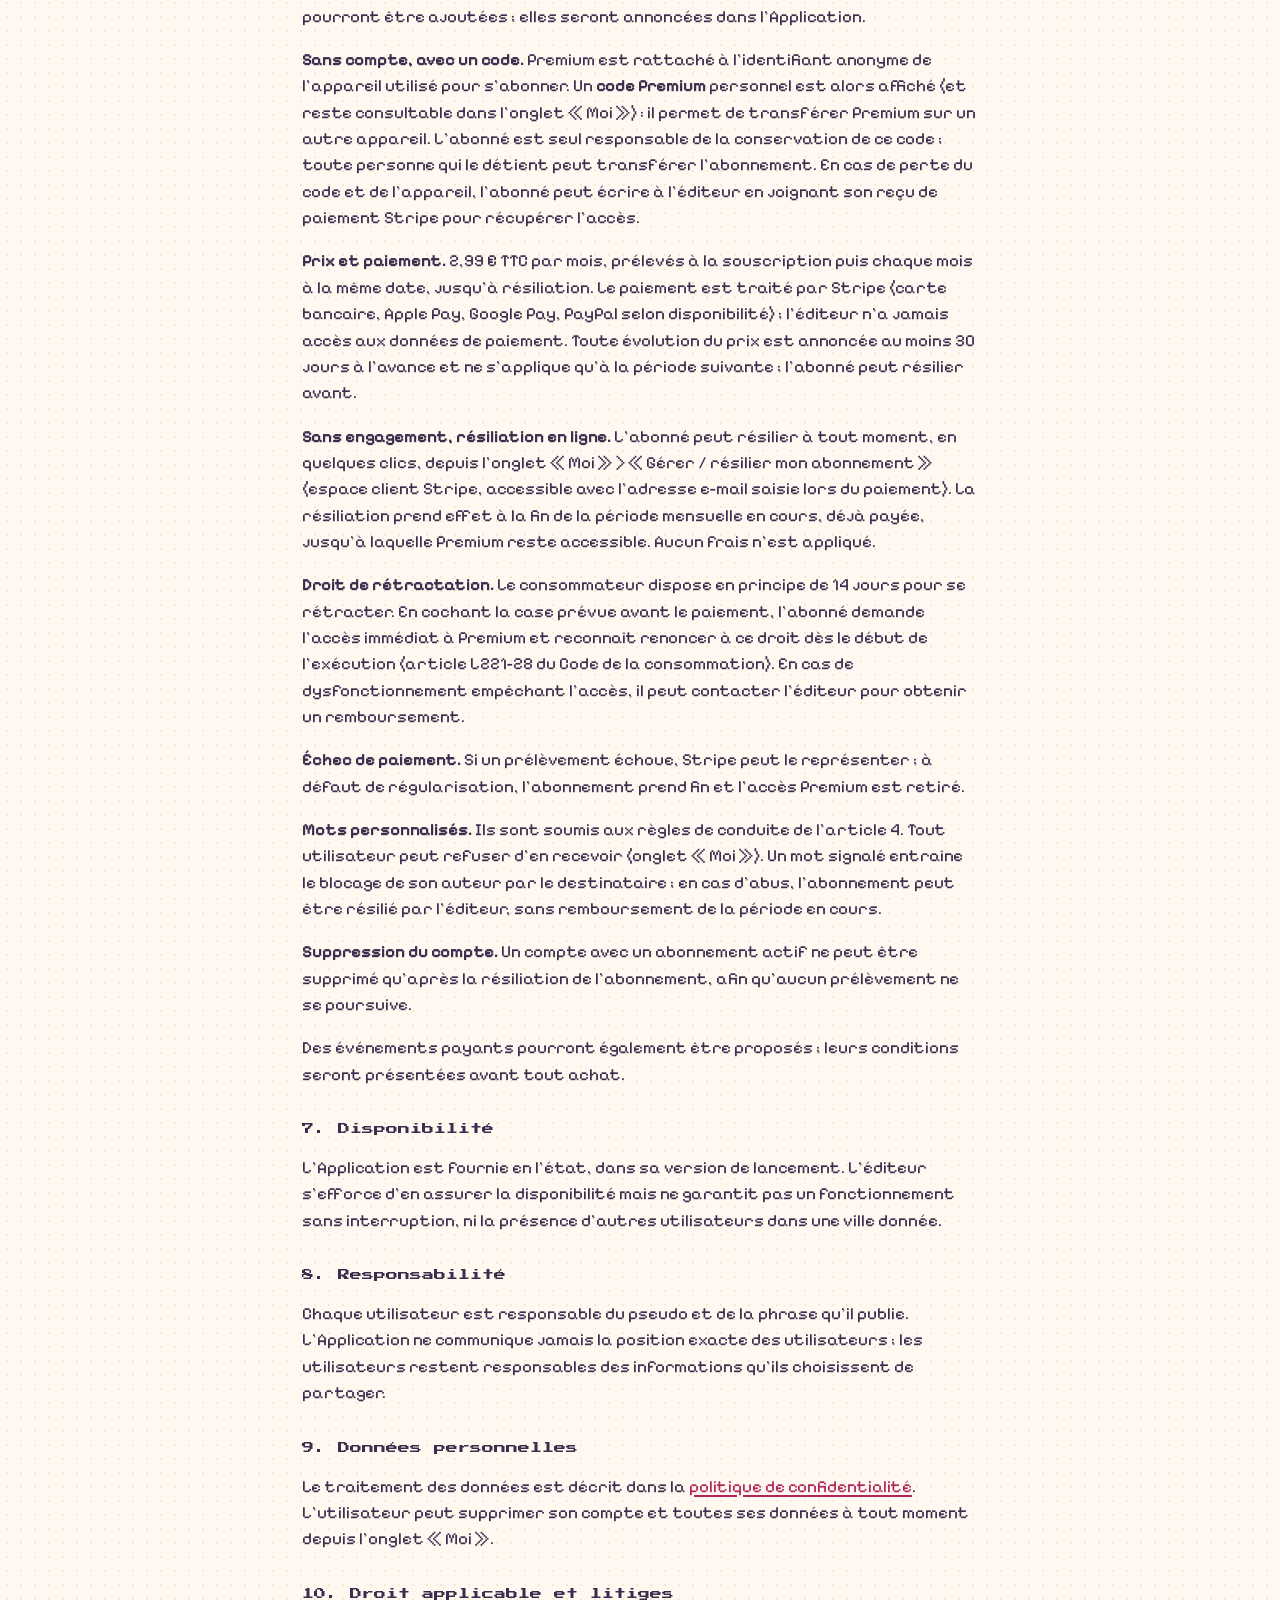
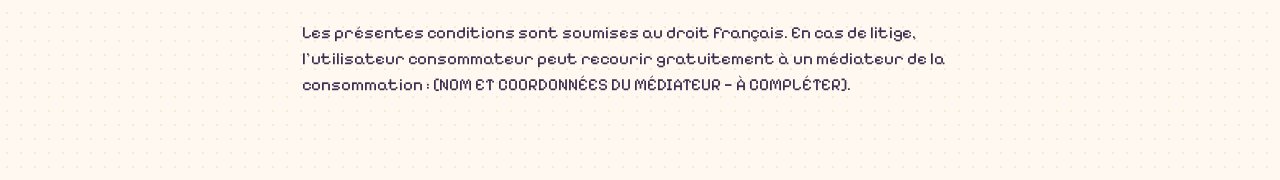
==== commit 0e5f40a5: "Premium sans e-mail : code de récupération - Plus d'étape e-mail : on s'abonne directement, Premium " ====
--- a/cgu.html
+++ b/cgu.html
@@ -35,9 +35,9 @@
 
 <h2 id="premium">6 bis. Abonnement Premium</h2>
 <p><strong>Contenu.</strong> L'abonnement Premium donne accès, tant qu'il est actif : à l'écriture de mots personnalisés (140 caractères, vérifiés automatiquement avant d'être transmis) ; à des avatars en pixel art ; à des thèmes de couleur ; à un tarif réduit sur les rencontres live lorsqu'elles seront organisées. D'autres options pourront être ajoutées ; elles seront annoncées dans l'Application.</p>
-<p><strong>Compte.</strong> La souscription nécessite un compte, créé à partir de l'identifiant de l'appareil et d'une adresse e-mail confirmée. Cette adresse n'est jamais montrée aux autres utilisateurs.</p>
+<p><strong>Sans compte, avec un code.</strong> Premium est rattaché à l'identifiant anonyme de l'appareil utilisé pour s'abonner. Un <strong>code Premium</strong> personnel est alors affiché (et reste consultable dans l'onglet « Moi ») : il permet de transférer Premium sur un autre appareil. L'abonné est seul responsable de la conservation de ce code ; toute personne qui le détient peut transférer l'abonnement. En cas de perte du code et de l'appareil, l'abonné peut écrire à l'éditeur en joignant son reçu de paiement Stripe pour récupérer l'accès.</p>
 <p><strong>Prix et paiement.</strong> 2,99 € TTC par mois, prélevés à la souscription puis chaque mois à la même date, jusqu'à résiliation. Le paiement est traité par Stripe (carte bancaire, Apple Pay, Google Pay, PayPal selon disponibilité) ; l'éditeur n'a jamais accès aux données de paiement. Toute évolution du prix est annoncée au moins 30 jours à l'avance et ne s'applique qu'à la période suivante ; l'abonné peut résilier avant.</p>
-<p><strong>Sans engagement, résiliation en ligne.</strong> L'abonné peut résilier à tout moment, en quelques clics, depuis l'onglet « Moi » › « Gérer / résilier mon abonnement ». La résiliation prend effet à la fin de la période mensuelle en cours, déjà payée, jusqu'à laquelle Premium reste accessible. Aucun frais n'est appliqué.</p>
+<p><strong>Sans engagement, résiliation en ligne.</strong> L'abonné peut résilier à tout moment, en quelques clics, depuis l'onglet « Moi » › « Gérer / résilier mon abonnement » (espace client Stripe, accessible avec l'adresse e-mail saisie lors du paiement). La résiliation prend effet à la fin de la période mensuelle en cours, déjà payée, jusqu'à laquelle Premium reste accessible. Aucun frais n'est appliqué.</p>
 <p><strong>Droit de rétractation.</strong> Le consommateur dispose en principe de 14 jours pour se rétracter. En cochant la case prévue avant le paiement, l'abonné demande l'accès immédiat à Premium et reconnaît renoncer à ce droit dès le début de l'exécution (article L221-28 du Code de la consommation). En cas de dysfonctionnement empêchant l'accès, il peut contacter l'éditeur pour obtenir un remboursement.</p>
 <p><strong>Échec de paiement.</strong> Si un prélèvement échoue, Stripe peut le représenter ; à défaut de régularisation, l'abonnement prend fin et l'accès Premium est retiré.</p>
 <p><strong>Mots personnalisés.</strong> Ils sont soumis aux règles de conduite de l'article 4. Tout utilisateur peut refuser d'en recevoir (onglet « Moi »). Un mot signalé entraîne le blocage de son auteur par le destinataire ; en cas d'abus, l'abonnement peut être résilié par l'éditeur, sans remboursement de la période en cours.</p>
--- a/style.css
+++ b/style.css
@@ -169,6 +169,9 @@
 html[data-theme="peche"]  { --bg: #FFF6EE; --bg-dot: #F7DFCB; --lilac: #FFE3CC; --lilac-shade: #F5C9A5; }
 html[data-theme="citron"] { --bg: #FFFCEB; --bg-dot: #F3EAB8; --lilac: #FFF1A8; --lilac-shade: #F2DC77; }
 
+.code-box { display: flex; align-items: center; justify-content: space-between; gap: 10px; flex-wrap: wrap; padding: 10px 12px; margin: var(--px); background: #fff; box-shadow: 0 -4px 0 #fff, 0 4px 0 #fff, -4px 0 0 #fff, 4px 0 0 #fff, 0 8px 0 var(--lemon-shade); }
+.code-box strong { font-family: var(--display); font-size: 11px; line-height: 1.6; letter-spacing: 1px; user-select: all; -webkit-user-select: all; word-break: break-all; }
+
 /* ---------- Mini-conversation ---------- */
 .card.conv { width: auto; text-align: left; cursor: pointer; gap: 6px; font: inherit; color: inherit; }
 .dot-new { width: 12px; height: 12px; background: var(--pink); box-shadow: 0 3px 0 var(--pink-shade); }
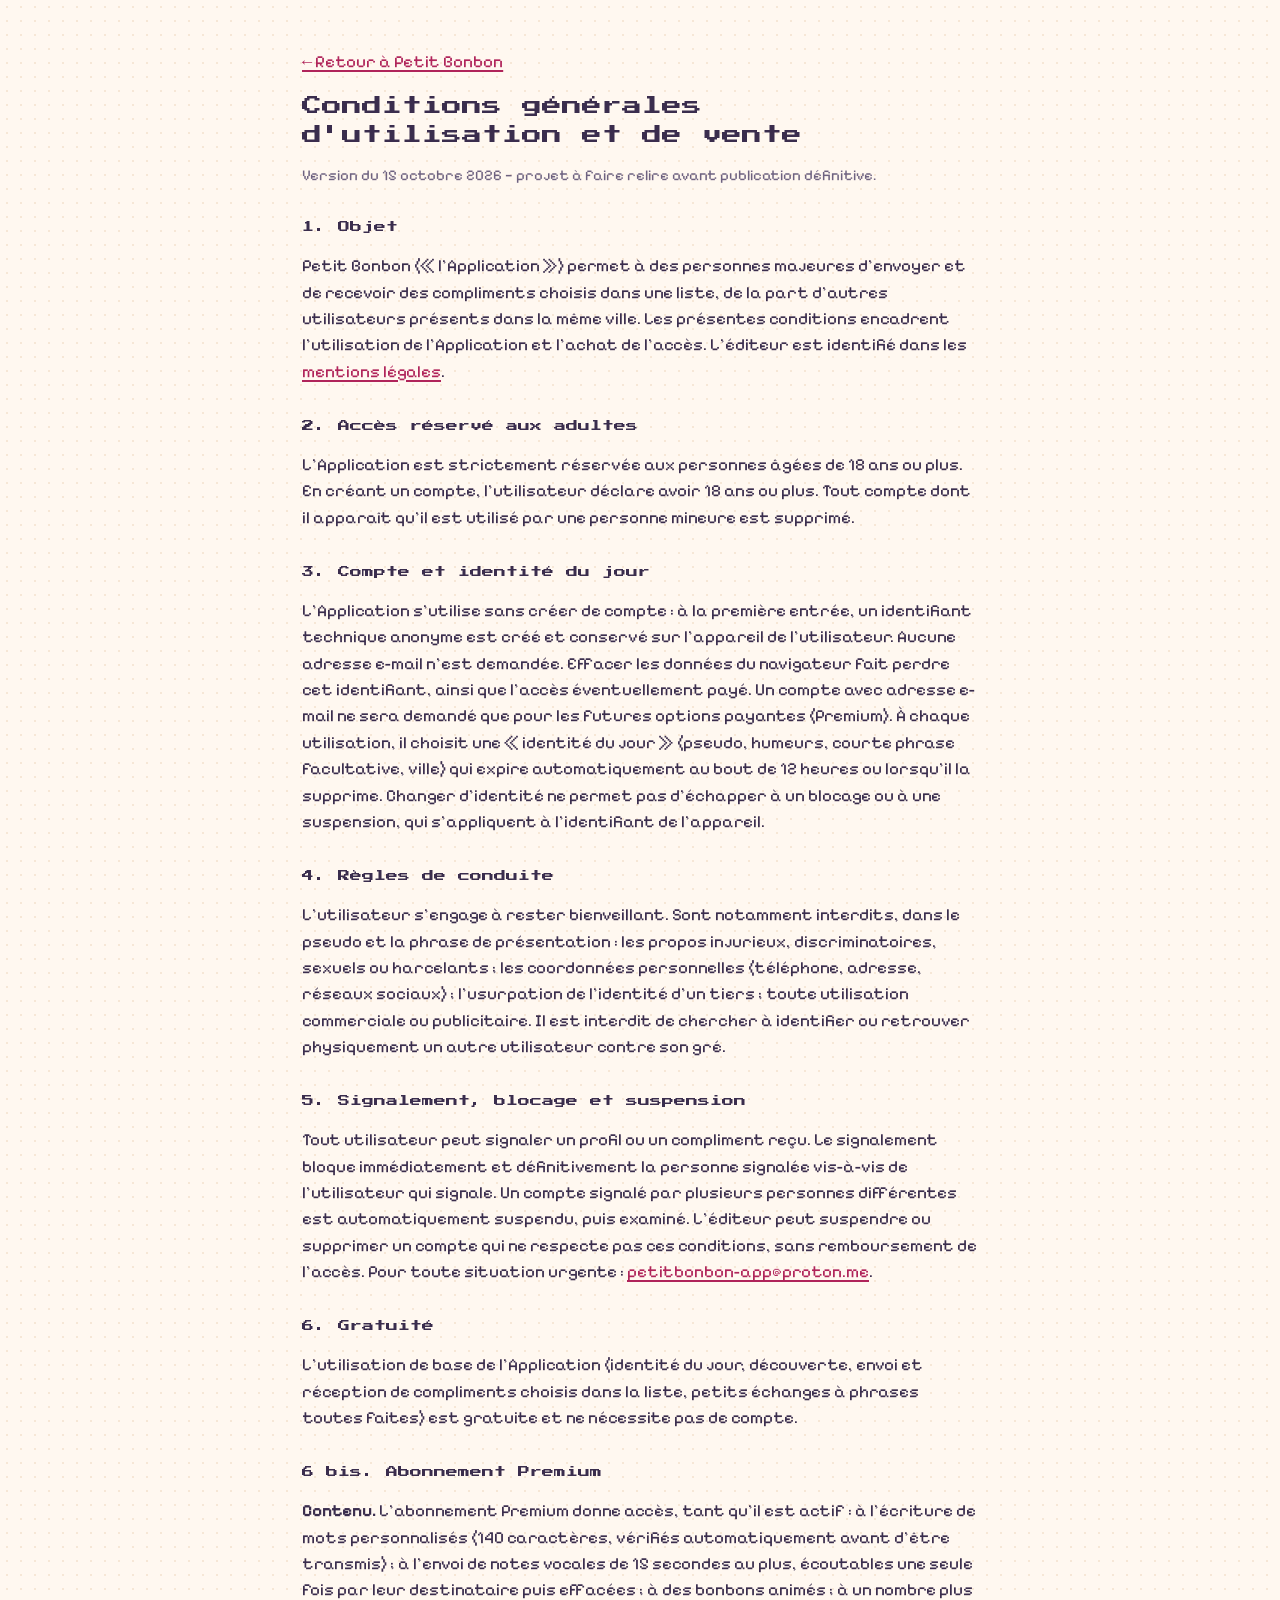
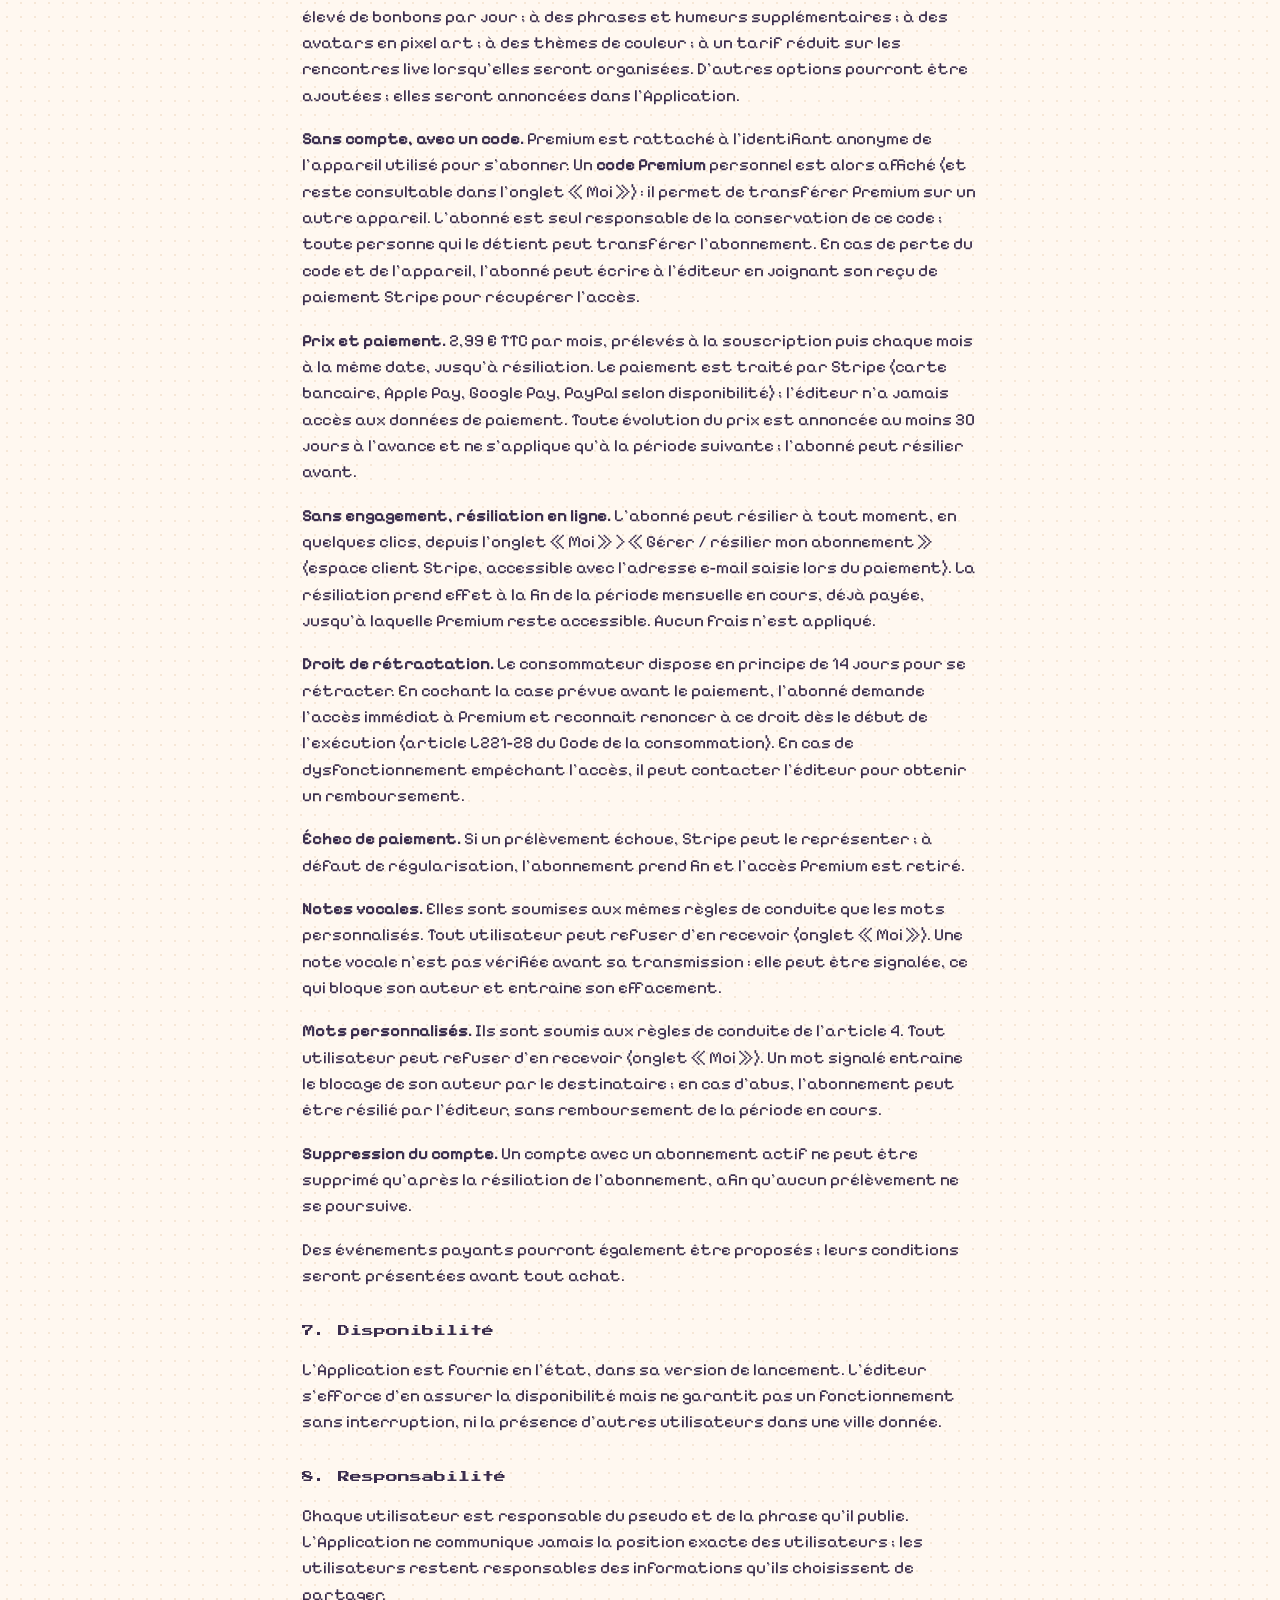
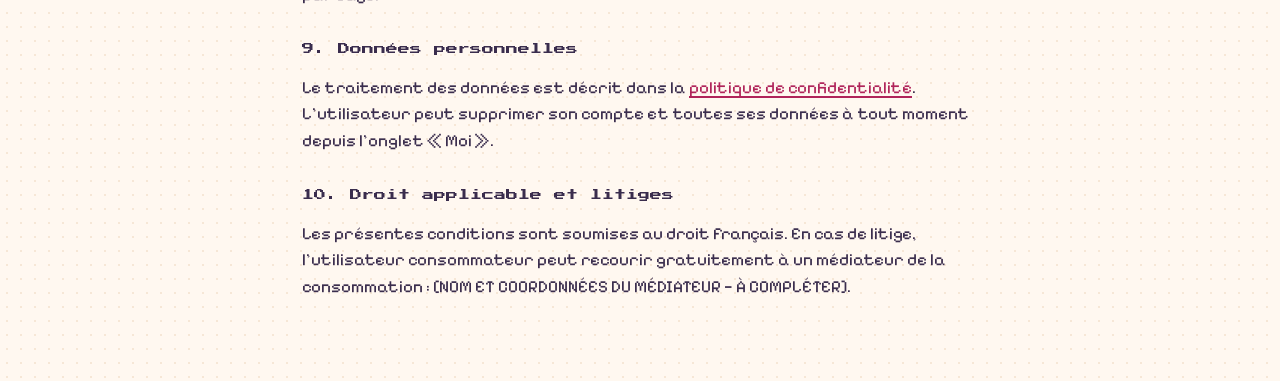
==== commit 0ca2a278: "Premium : notes vocales de 15 s, écoutables une seule fois puis effacées Co-Authored-By: Claude Opus" ====
--- a/cgu.html
+++ b/cgu.html
@@ -34,12 +34,13 @@
 <p>L'utilisation de base de l'Application (identité du jour, découverte, envoi et réception de compliments choisis dans la liste, petits échanges à phrases toutes faites) est gratuite et ne nécessite pas de compte.</p>
 
 <h2 id="premium">6 bis. Abonnement Premium</h2>
-<p><strong>Contenu.</strong> L'abonnement Premium donne accès, tant qu'il est actif : à l'écriture de mots personnalisés (140 caractères, vérifiés automatiquement avant d'être transmis) ; à des avatars en pixel art ; à des thèmes de couleur ; à un tarif réduit sur les rencontres live lorsqu'elles seront organisées. D'autres options pourront être ajoutées ; elles seront annoncées dans l'Application.</p>
+<p><strong>Contenu.</strong> L'abonnement Premium donne accès, tant qu'il est actif : à l'écriture de mots personnalisés (140 caractères, vérifiés automatiquement avant d'être transmis) ; à l'envoi de notes vocales de 15 secondes au plus, écoutables une seule fois par leur destinataire puis effacées ; à des bonbons animés ; à un nombre plus élevé de bonbons par jour ; à des phrases et humeurs supplémentaires ; à des avatars en pixel art ; à des thèmes de couleur ; à un tarif réduit sur les rencontres live lorsqu'elles seront organisées. D'autres options pourront être ajoutées ; elles seront annoncées dans l'Application.</p>
 <p><strong>Sans compte, avec un code.</strong> Premium est rattaché à l'identifiant anonyme de l'appareil utilisé pour s'abonner. Un <strong>code Premium</strong> personnel est alors affiché (et reste consultable dans l'onglet « Moi ») : il permet de transférer Premium sur un autre appareil. L'abonné est seul responsable de la conservation de ce code ; toute personne qui le détient peut transférer l'abonnement. En cas de perte du code et de l'appareil, l'abonné peut écrire à l'éditeur en joignant son reçu de paiement Stripe pour récupérer l'accès.</p>
 <p><strong>Prix et paiement.</strong> 2,99 € TTC par mois, prélevés à la souscription puis chaque mois à la même date, jusqu'à résiliation. Le paiement est traité par Stripe (carte bancaire, Apple Pay, Google Pay, PayPal selon disponibilité) ; l'éditeur n'a jamais accès aux données de paiement. Toute évolution du prix est annoncée au moins 30 jours à l'avance et ne s'applique qu'à la période suivante ; l'abonné peut résilier avant.</p>
 <p><strong>Sans engagement, résiliation en ligne.</strong> L'abonné peut résilier à tout moment, en quelques clics, depuis l'onglet « Moi » › « Gérer / résilier mon abonnement » (espace client Stripe, accessible avec l'adresse e-mail saisie lors du paiement). La résiliation prend effet à la fin de la période mensuelle en cours, déjà payée, jusqu'à laquelle Premium reste accessible. Aucun frais n'est appliqué.</p>
 <p><strong>Droit de rétractation.</strong> Le consommateur dispose en principe de 14 jours pour se rétracter. En cochant la case prévue avant le paiement, l'abonné demande l'accès immédiat à Premium et reconnaît renoncer à ce droit dès le début de l'exécution (article L221-28 du Code de la consommation). En cas de dysfonctionnement empêchant l'accès, il peut contacter l'éditeur pour obtenir un remboursement.</p>
 <p><strong>Échec de paiement.</strong> Si un prélèvement échoue, Stripe peut le représenter ; à défaut de régularisation, l'abonnement prend fin et l'accès Premium est retiré.</p>
+<p><strong>Notes vocales.</strong> Elles sont soumises aux mêmes règles de conduite que les mots personnalisés. Tout utilisateur peut refuser d'en recevoir (onglet « Moi »). Une note vocale n'est pas vérifiée avant sa transmission : elle peut être signalée, ce qui bloque son auteur et entraîne son effacement.</p>
 <p><strong>Mots personnalisés.</strong> Ils sont soumis aux règles de conduite de l'article 4. Tout utilisateur peut refuser d'en recevoir (onglet « Moi »). Un mot signalé entraîne le blocage de son auteur par le destinataire ; en cas d'abus, l'abonnement peut être résilié par l'éditeur, sans remboursement de la période en cours.</p>
 <p><strong>Suppression du compte.</strong> Un compte avec un abonnement actif ne peut être supprimé qu'après la résiliation de l'abonnement, afin qu'aucun prélèvement ne se poursuive.</p>
 <p>Des événements payants pourront également être proposés ; leurs conditions seront présentées avant tout achat.</p>
--- a/style.css
+++ b/style.css
@@ -148,6 +148,26 @@
 .badge { display: inline-flex; align-items: center; min-height: 26px; padding: 2px 8px; margin: var(--px); font-size: 14px; font-weight: 700; --shade: transparent; }
 .badge.local { --fill: var(--mint); color: var(--mint-deep); }
 .badge.away { --fill: var(--peach); color: var(--peach-ink); }
+/* Notes vocales */
+.voice-row { display: flex; align-items: center; gap: 10px; font-size: 17px; }
+.rec-dot { width: 12px; height: 12px; background: var(--pink-deep); animation: rec-blink 1s steps(2) infinite; }
+@keyframes rec-blink { 50% { opacity: .2; } }
+.voice-preview { width: 100%; max-width: 360px; height: 40px; }
+
+/* Bonbons animés */
+.fx-layer { position: fixed; inset: 0; pointer-events: none; z-index: 45; overflow: hidden; }
+.fx-bit { position: absolute; will-change: transform, opacity; }
+.fx-bit svg { display: block; image-rendering: pixelated; }
+
+/* Petit signe ⚠ en haut à droite : ouvre « Bloquer / Signaler » */
+.card.has-menu { position: relative; }
+.card.has-menu .person { padding-right: 36px; }
+.card-warn { position: absolute; top: 8px; right: 8px; width: 40px; height: 40px; display: flex; align-items: center; justify-content: center; border: 0; background: transparent; color: var(--muted); cursor: pointer; opacity: .75; }
+.card-warn:hover, .card-warn[aria-expanded="true"] { opacity: 1; }
+.card-warn:focus-visible { outline: 2px solid var(--muted); outline-offset: -2px; }
+.card-menu { position: absolute; top: 48px; right: 10px; z-index: 5; display: flex; flex-direction: column; min-width: 150px; padding: 4px; background: #fff; box-shadow: 0 0 0 2px var(--lilac-shade), 4px 4px 0 var(--lilac-shade); }
+.card-menu button { min-height: 44px; padding: 0 14px; border: 0; background: transparent; text-align: left; font: inherit; font-size: 16px; color: var(--ink); cursor: pointer; }
+.card-menu button:hover, .card-menu button:focus-visible { background: var(--lemon); outline: none; }
 .card-foot { display: flex; justify-content: space-between; align-items: center; gap: 10px; flex-wrap: wrap; }
 
 .compliment { display: flex; gap: 14px; align-items: center; min-height: 52px; padding: 10px 12px; margin: 0 var(--px) var(--px); text-align: left; font-size: 17px; line-height: 1.3; cursor: pointer; }
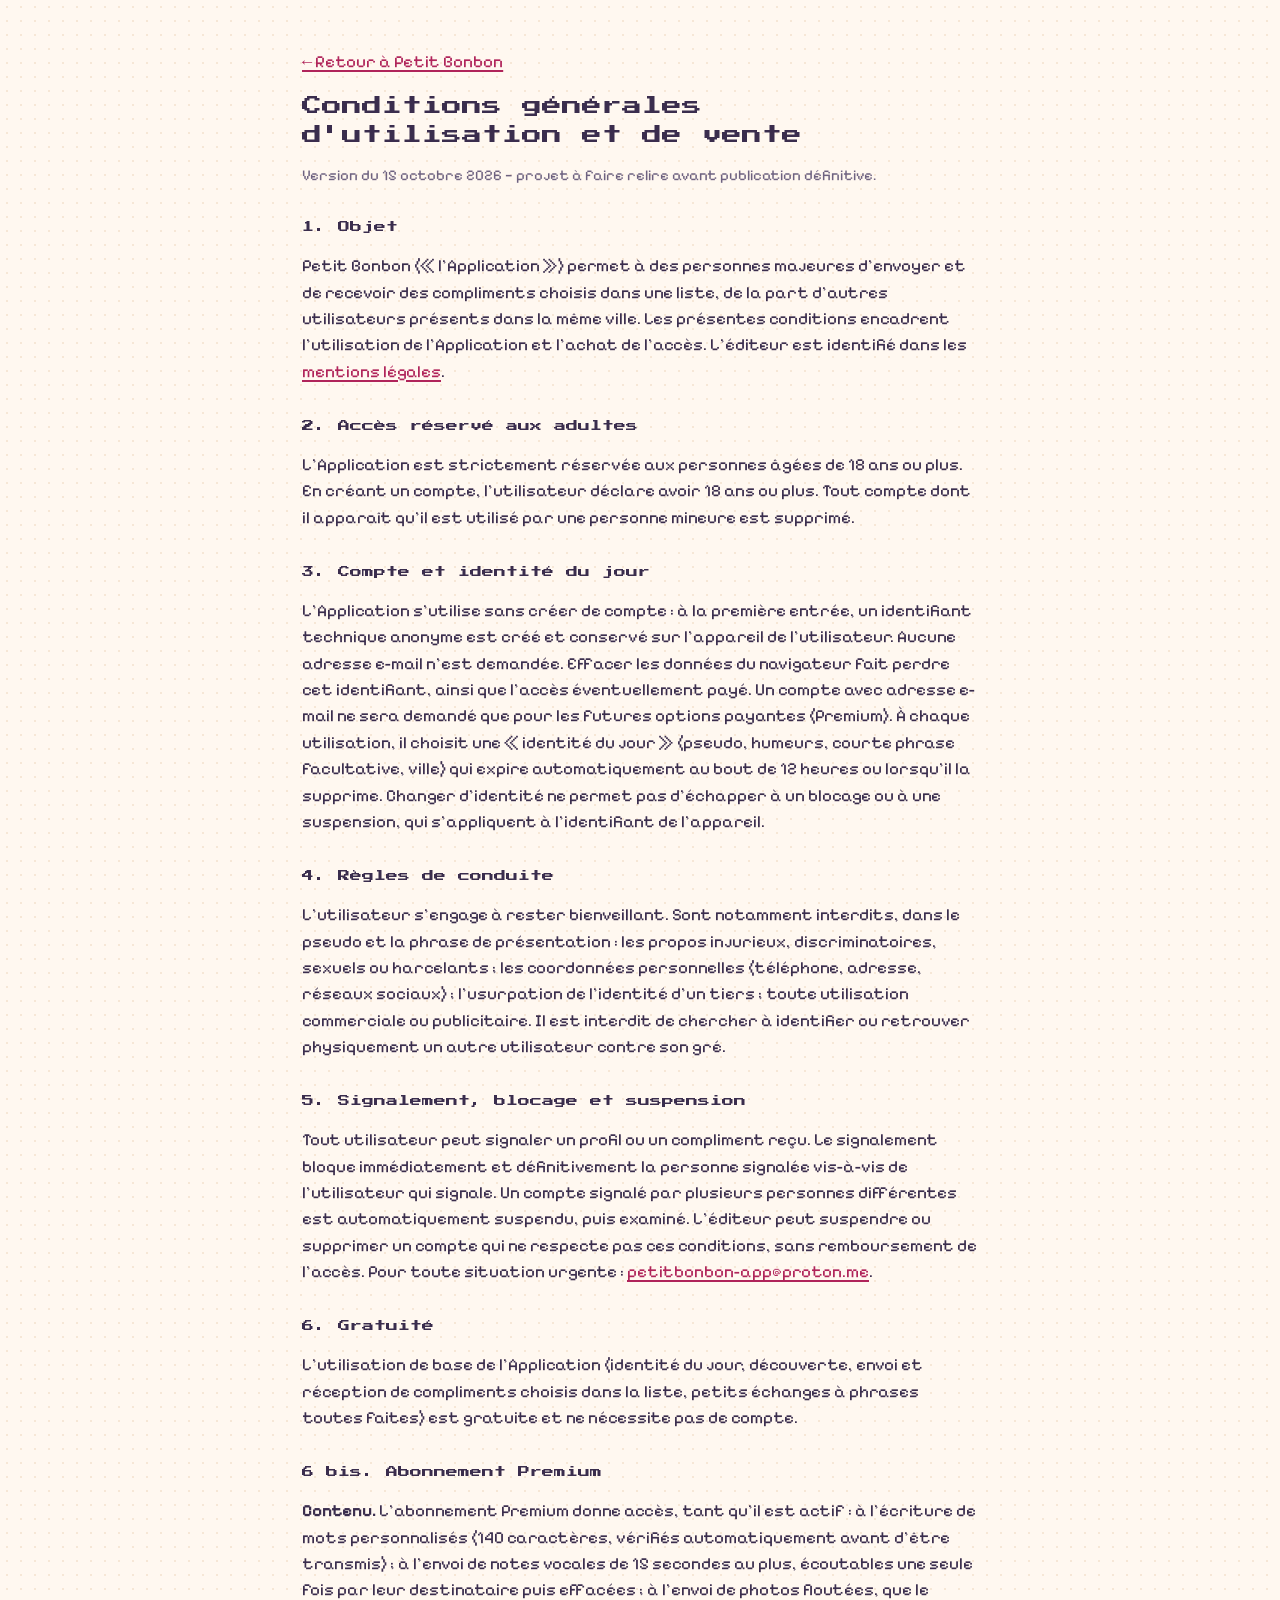
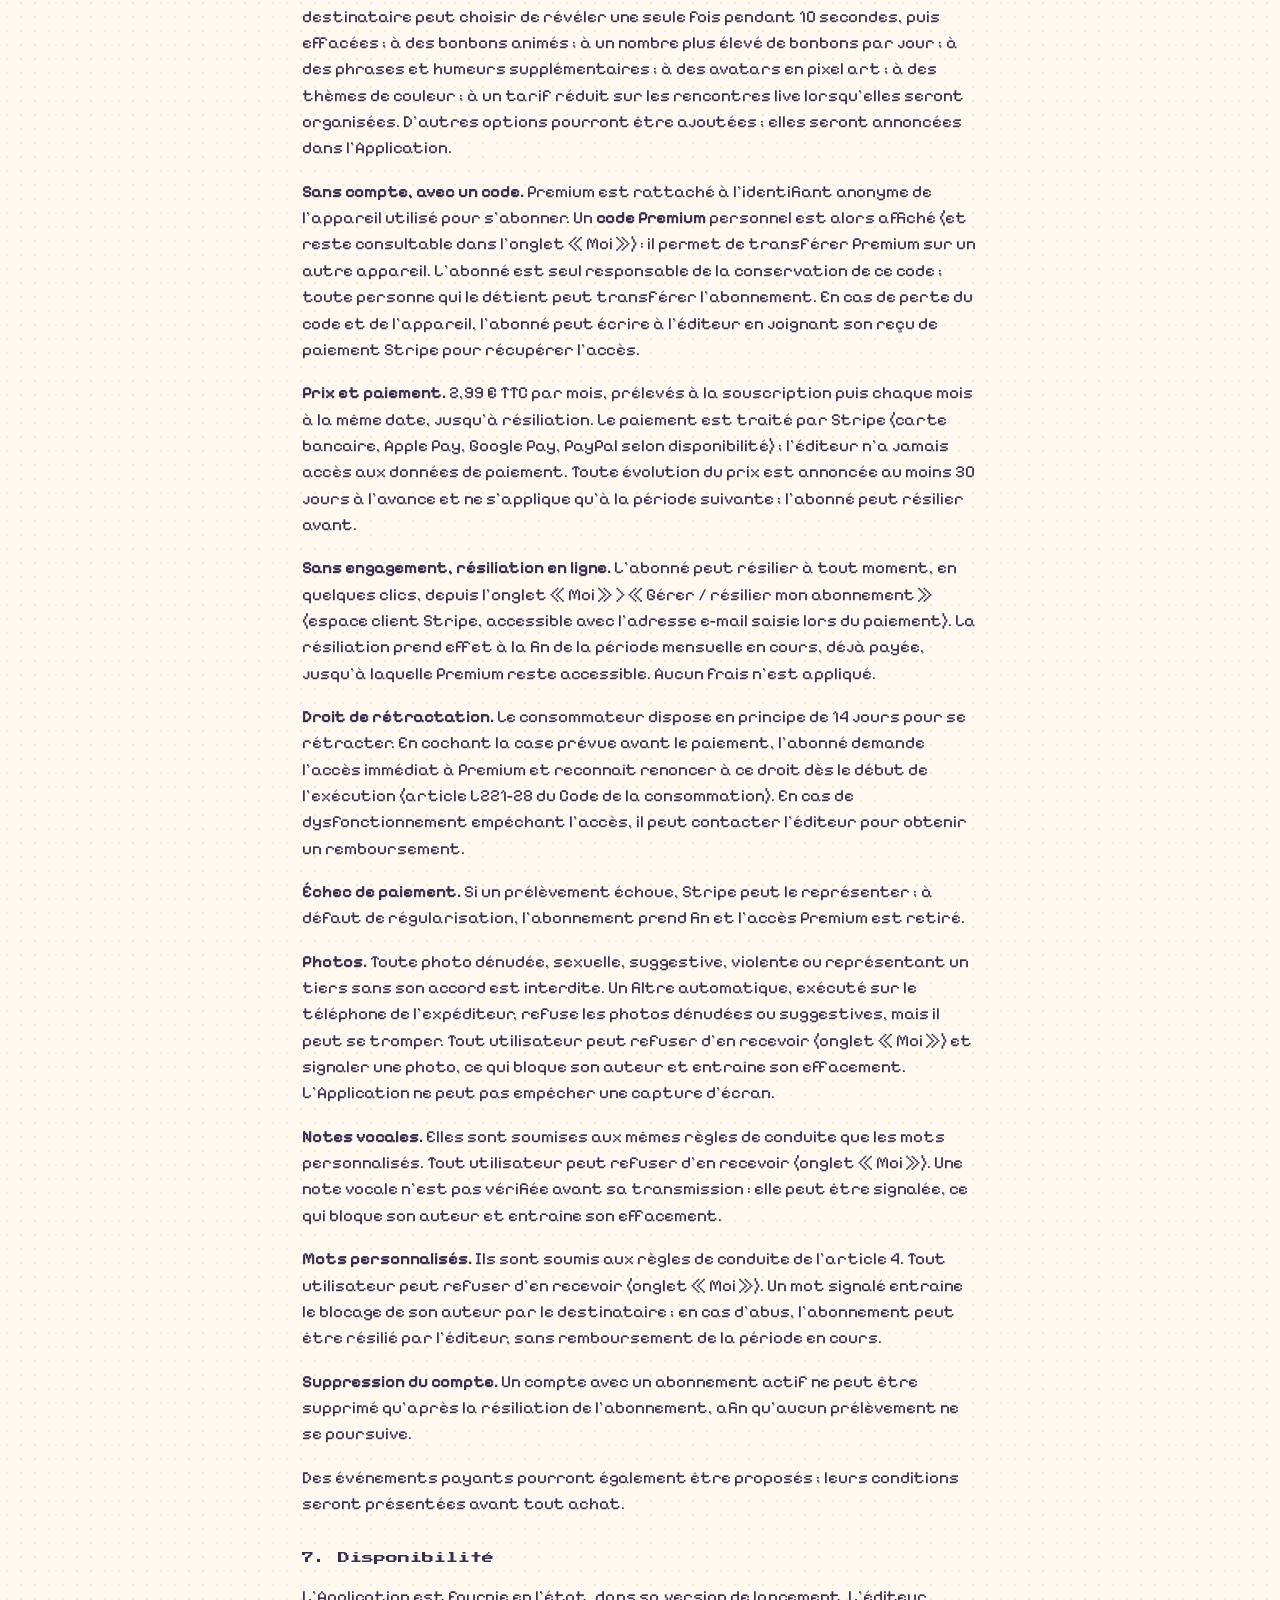
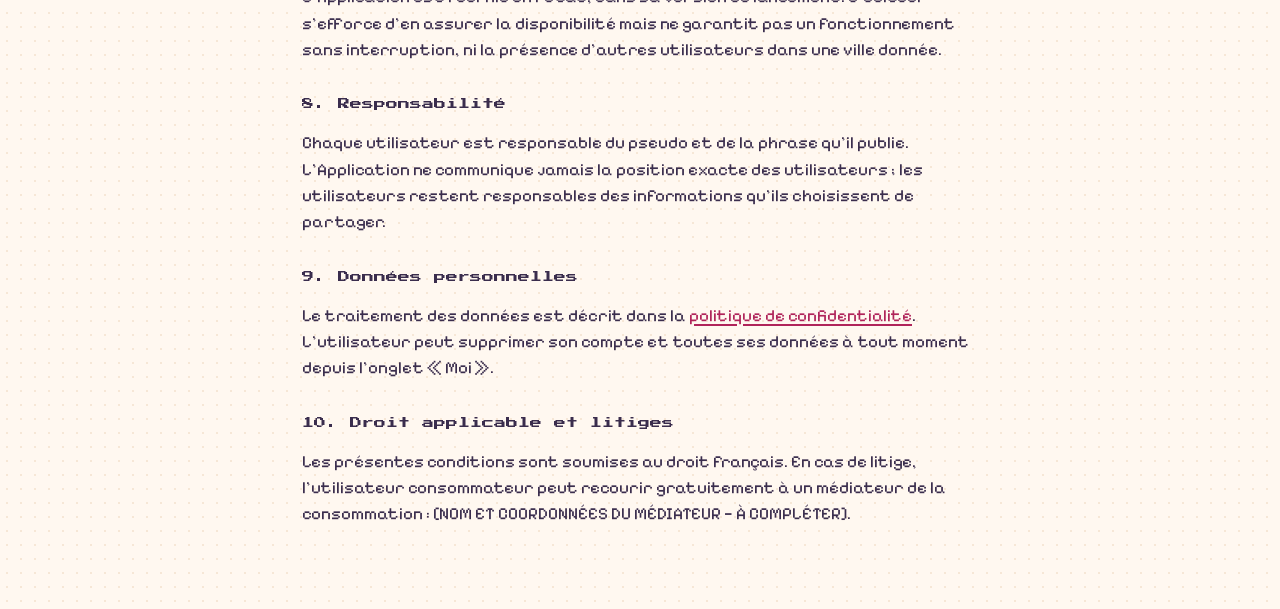
==== commit d35fec80: "Premium : photos floues, révélées 10 secondes une seule fois, filtre anti-nudité sur le téléphone Co" ====
--- a/cgu.html
+++ b/cgu.html
@@ -34,12 +34,13 @@
 <p>L'utilisation de base de l'Application (identité du jour, découverte, envoi et réception de compliments choisis dans la liste, petits échanges à phrases toutes faites) est gratuite et ne nécessite pas de compte.</p>
 
 <h2 id="premium">6 bis. Abonnement Premium</h2>
-<p><strong>Contenu.</strong> L'abonnement Premium donne accès, tant qu'il est actif : à l'écriture de mots personnalisés (140 caractères, vérifiés automatiquement avant d'être transmis) ; à l'envoi de notes vocales de 15 secondes au plus, écoutables une seule fois par leur destinataire puis effacées ; à des bonbons animés ; à un nombre plus élevé de bonbons par jour ; à des phrases et humeurs supplémentaires ; à des avatars en pixel art ; à des thèmes de couleur ; à un tarif réduit sur les rencontres live lorsqu'elles seront organisées. D'autres options pourront être ajoutées ; elles seront annoncées dans l'Application.</p>
+<p><strong>Contenu.</strong> L'abonnement Premium donne accès, tant qu'il est actif : à l'écriture de mots personnalisés (140 caractères, vérifiés automatiquement avant d'être transmis) ; à l'envoi de notes vocales de 15 secondes au plus, écoutables une seule fois par leur destinataire puis effacées ; à l'envoi de photos floutées, que le destinataire peut choisir de révéler une seule fois pendant 10 secondes, puis effacées ; à des bonbons animés ; à un nombre plus élevé de bonbons par jour ; à des phrases et humeurs supplémentaires ; à des avatars en pixel art ; à des thèmes de couleur ; à un tarif réduit sur les rencontres live lorsqu'elles seront organisées. D'autres options pourront être ajoutées ; elles seront annoncées dans l'Application.</p>
 <p><strong>Sans compte, avec un code.</strong> Premium est rattaché à l'identifiant anonyme de l'appareil utilisé pour s'abonner. Un <strong>code Premium</strong> personnel est alors affiché (et reste consultable dans l'onglet « Moi ») : il permet de transférer Premium sur un autre appareil. L'abonné est seul responsable de la conservation de ce code ; toute personne qui le détient peut transférer l'abonnement. En cas de perte du code et de l'appareil, l'abonné peut écrire à l'éditeur en joignant son reçu de paiement Stripe pour récupérer l'accès.</p>
 <p><strong>Prix et paiement.</strong> 2,99 € TTC par mois, prélevés à la souscription puis chaque mois à la même date, jusqu'à résiliation. Le paiement est traité par Stripe (carte bancaire, Apple Pay, Google Pay, PayPal selon disponibilité) ; l'éditeur n'a jamais accès aux données de paiement. Toute évolution du prix est annoncée au moins 30 jours à l'avance et ne s'applique qu'à la période suivante ; l'abonné peut résilier avant.</p>
 <p><strong>Sans engagement, résiliation en ligne.</strong> L'abonné peut résilier à tout moment, en quelques clics, depuis l'onglet « Moi » › « Gérer / résilier mon abonnement » (espace client Stripe, accessible avec l'adresse e-mail saisie lors du paiement). La résiliation prend effet à la fin de la période mensuelle en cours, déjà payée, jusqu'à laquelle Premium reste accessible. Aucun frais n'est appliqué.</p>
 <p><strong>Droit de rétractation.</strong> Le consommateur dispose en principe de 14 jours pour se rétracter. En cochant la case prévue avant le paiement, l'abonné demande l'accès immédiat à Premium et reconnaît renoncer à ce droit dès le début de l'exécution (article L221-28 du Code de la consommation). En cas de dysfonctionnement empêchant l'accès, il peut contacter l'éditeur pour obtenir un remboursement.</p>
 <p><strong>Échec de paiement.</strong> Si un prélèvement échoue, Stripe peut le représenter ; à défaut de régularisation, l'abonnement prend fin et l'accès Premium est retiré.</p>
+<p><strong>Photos.</strong> Toute photo dénudée, sexuelle, suggestive, violente ou représentant un tiers sans son accord est interdite. Un filtre automatique, exécuté sur le téléphone de l'expéditeur, refuse les photos dénudées ou suggestives, mais il peut se tromper. Tout utilisateur peut refuser d'en recevoir (onglet « Moi ») et signaler une photo, ce qui bloque son auteur et entraîne son effacement. L'Application ne peut pas empêcher une capture d'écran.</p>
 <p><strong>Notes vocales.</strong> Elles sont soumises aux mêmes règles de conduite que les mots personnalisés. Tout utilisateur peut refuser d'en recevoir (onglet « Moi »). Une note vocale n'est pas vérifiée avant sa transmission : elle peut être signalée, ce qui bloque son auteur et entraîne son effacement.</p>
 <p><strong>Mots personnalisés.</strong> Ils sont soumis aux règles de conduite de l'article 4. Tout utilisateur peut refuser d'en recevoir (onglet « Moi »). Un mot signalé entraîne le blocage de son auteur par le destinataire ; en cas d'abus, l'abonnement peut être résilié par l'éditeur, sans remboursement de la période en cours.</p>
 <p><strong>Suppression du compte.</strong> Un compte avec un abonnement actif ne peut être supprimé qu'après la résiliation de l'abonnement, afin qu'aucun prélèvement ne se poursuive.</p>
--- a/style.css
+++ b/style.css
@@ -154,6 +154,18 @@
 @keyframes rec-blink { 50% { opacity: .2; } }
 .voice-preview { width: 100%; max-width: 360px; height: 40px; }
 
+/* Photos floues */
+.photo-preview img { display: block; max-width: 100%; max-height: 220px; -webkit-user-select: none; user-select: none; -webkit-touch-callout: none; }
+.photo-blur { position: relative; display: block; width: 100%; max-width: 360px; aspect-ratio: 4 / 3; padding: 0; border: 0; overflow: hidden; cursor: pointer; background: var(--lilac); margin: var(--px); }
+.photo-blur img { position: absolute; inset: -20px; width: calc(100% + 40px); height: calc(100% + 40px); object-fit: cover; filter: blur(18px) saturate(1.2); transform: scale(1.1); }
+.photo-blur span { position: absolute; left: 50%; top: 50%; transform: translate(-50%, -50%); background: rgba(255,255,255,.88); color: var(--ink); padding: 10px 14px; font: inherit; font-size: 16px; font-weight: 700; white-space: nowrap; }
+.photo-blur[disabled] { cursor: default; opacity: .8; }
+.photo-view { position: fixed; inset: 0; z-index: 50; background: #140E1C; display: flex; align-items: center; justify-content: center; -webkit-user-select: none; user-select: none; -webkit-touch-callout: none; }
+.photo-view img { max-width: 100%; max-height: 100%; object-fit: contain; pointer-events: none; }
+.photo-count { position: absolute; top: calc(16px + env(safe-area-inset-top)); left: 50%; transform: translateX(-50%); display: flex; flex-direction: column; align-items: center; gap: 4px; color: #fff; }
+.photo-count span { font-family: var(--display); font-size: 22px; }
+.photo-count small { font-size: 13px; opacity: .8; }
+
 /* Bonbons animés */
 .fx-layer { position: fixed; inset: 0; pointer-events: none; z-index: 45; overflow: hidden; }
 .fx-bit { position: absolute; will-change: transform, opacity; }
@@ -161,7 +173,10 @@
 
 /* Petit signe ⚠ en haut à droite : ouvre « Bloquer / Signaler » */
 .card.has-menu { position: relative; }
-.card.has-menu .person { padding-right: 36px; }
+.card.has-menu .person, .card.has-menu > .context { padding-right: 36px; }
+.warn-wrap { position: relative; width: 40px; height: 40px; }
+.warn-wrap .card-warn { top: 0; right: 0; }
+.warn-wrap .card-menu { top: 44px; right: 0; }
 .card-warn { position: absolute; top: 8px; right: 8px; width: 40px; height: 40px; display: flex; align-items: center; justify-content: center; border: 0; background: transparent; color: var(--muted); cursor: pointer; opacity: .75; }
 .card-warn:hover, .card-warn[aria-expanded="true"] { opacity: 1; }
 .card-warn:focus-visible { outline: 2px solid var(--muted); outline-offset: -2px; }
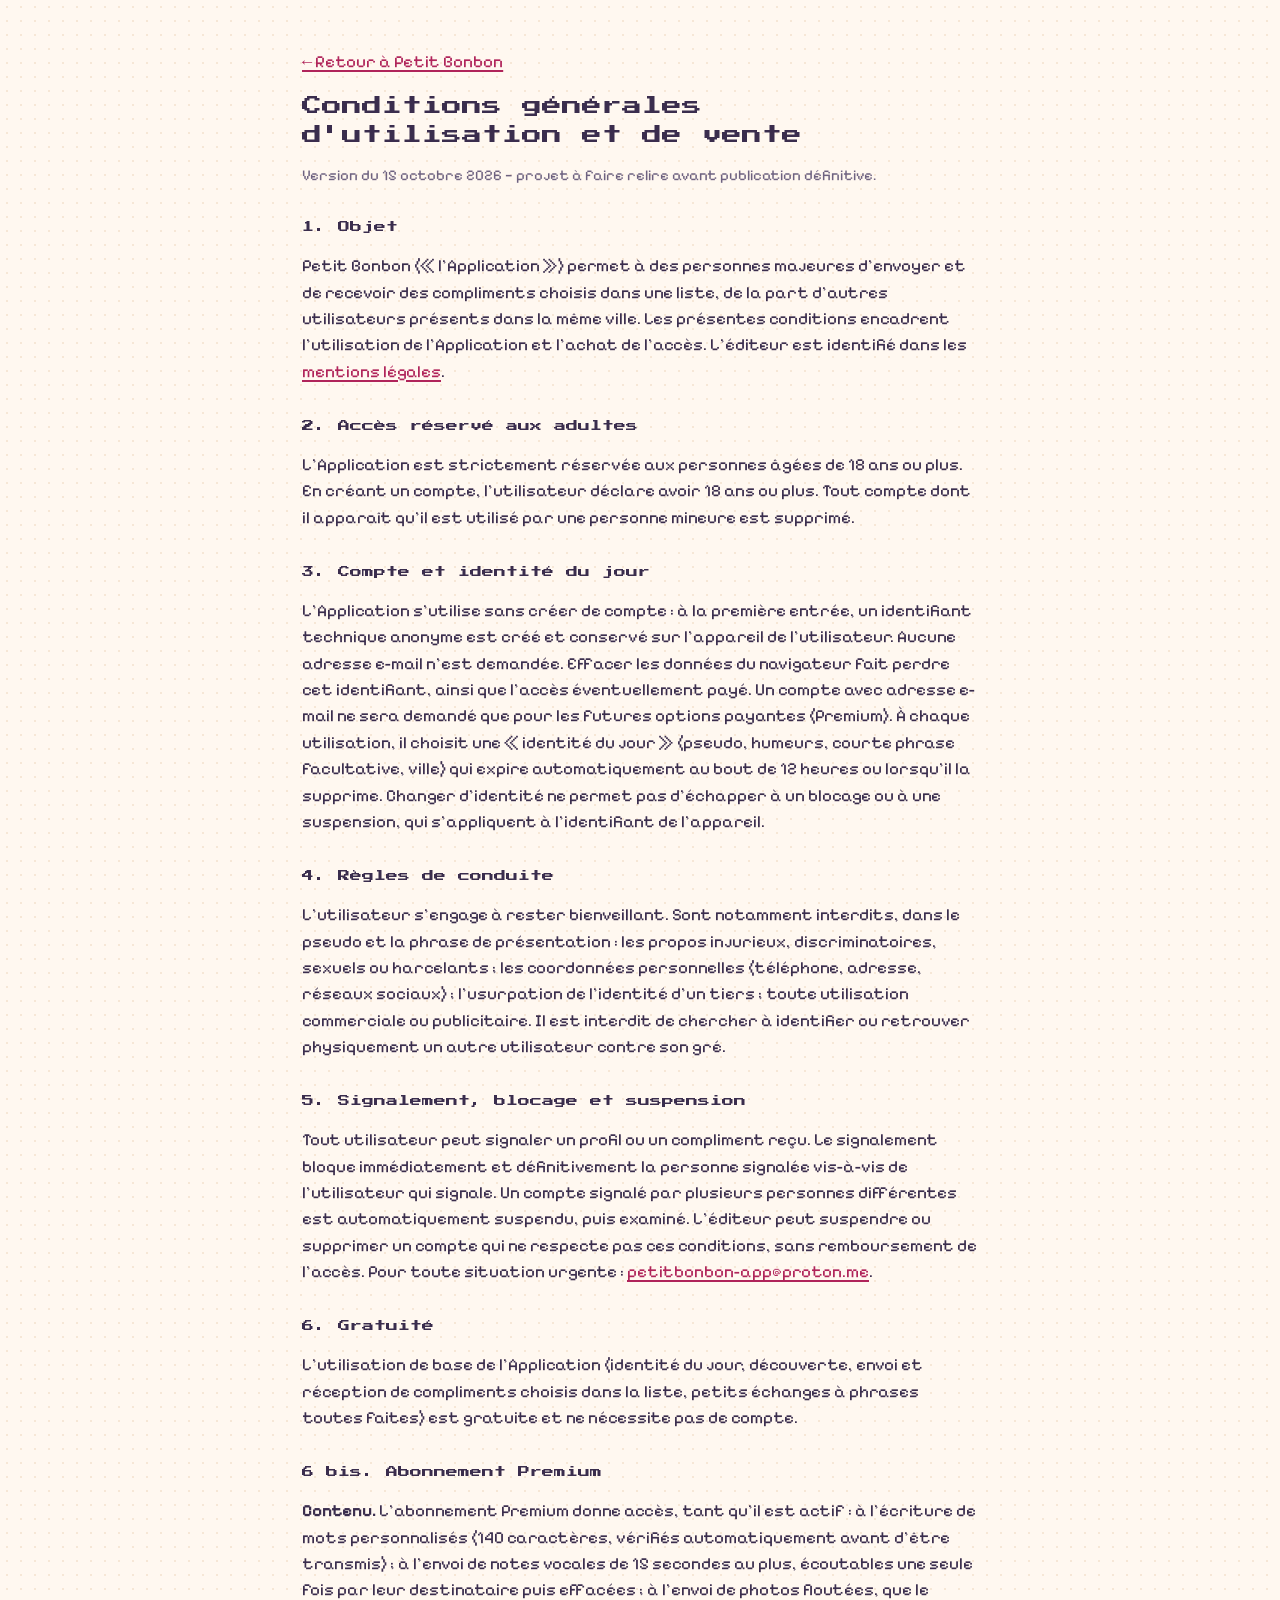
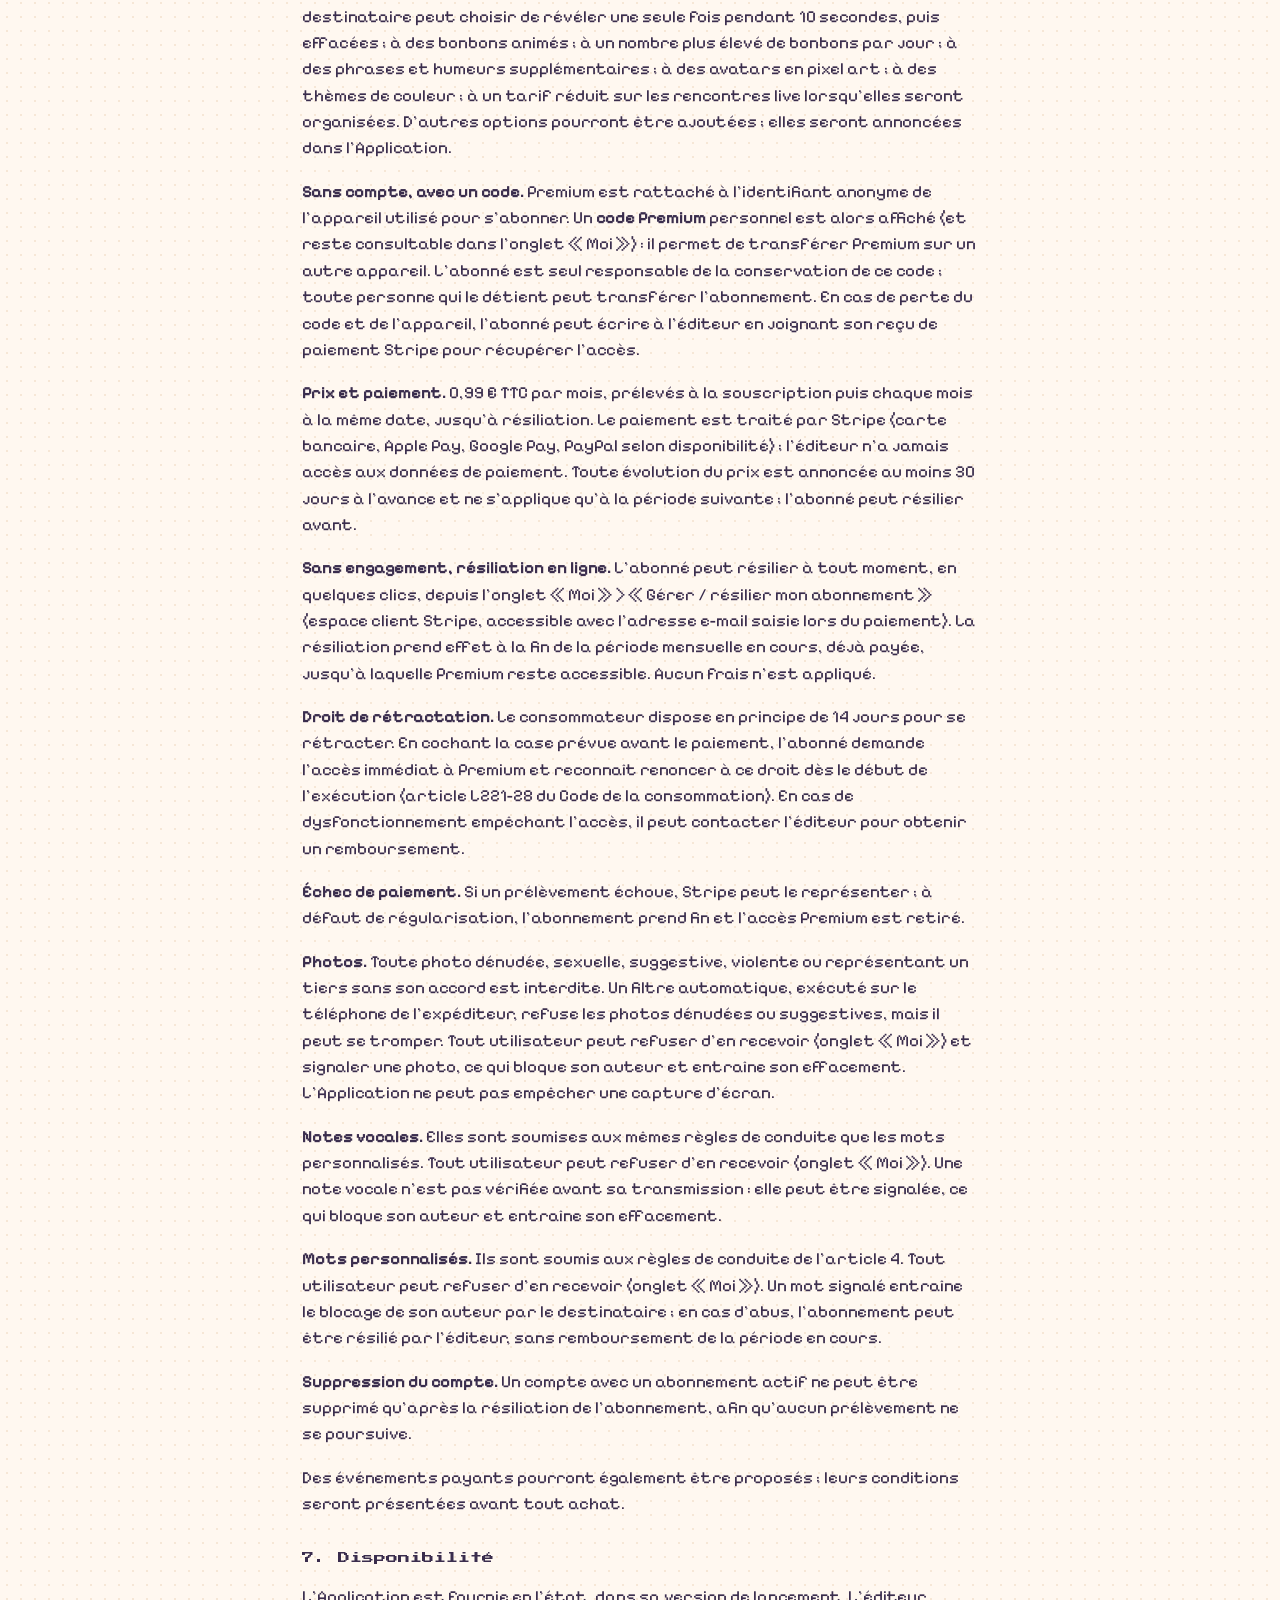
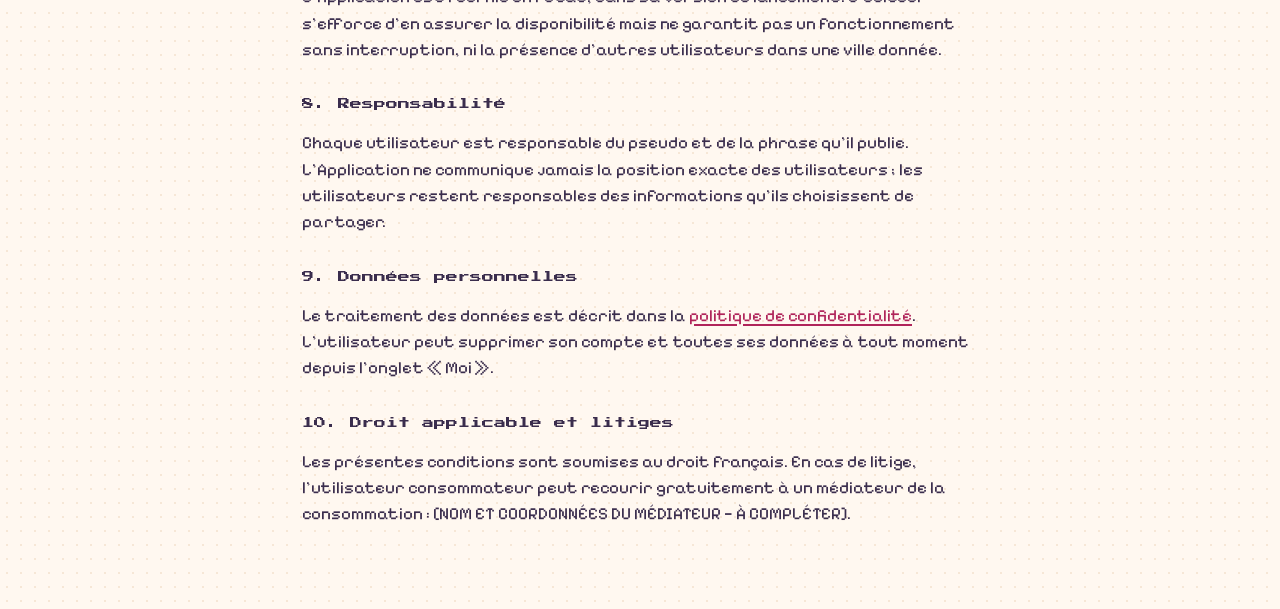
==== commit 003c7d82: "Premium à 0,99 € par mois Co-Authored-By: Claude Opus 5.5 <noreply@anthropic.com> Claude-Session: ht" ====
--- a/cgu.html
+++ b/cgu.html
@@ -36,7 +36,7 @@
 <h2 id="premium">6 bis. Abonnement Premium</h2>
 <p><strong>Contenu.</strong> L'abonnement Premium donne accès, tant qu'il est actif : à l'écriture de mots personnalisés (140 caractères, vérifiés automatiquement avant d'être transmis) ; à l'envoi de notes vocales de 15 secondes au plus, écoutables une seule fois par leur destinataire puis effacées ; à l'envoi de photos floutées, que le destinataire peut choisir de révéler une seule fois pendant 10 secondes, puis effacées ; à des bonbons animés ; à un nombre plus élevé de bonbons par jour ; à des phrases et humeurs supplémentaires ; à des avatars en pixel art ; à des thèmes de couleur ; à un tarif réduit sur les rencontres live lorsqu'elles seront organisées. D'autres options pourront être ajoutées ; elles seront annoncées dans l'Application.</p>
 <p><strong>Sans compte, avec un code.</strong> Premium est rattaché à l'identifiant anonyme de l'appareil utilisé pour s'abonner. Un <strong>code Premium</strong> personnel est alors affiché (et reste consultable dans l'onglet « Moi ») : il permet de transférer Premium sur un autre appareil. L'abonné est seul responsable de la conservation de ce code ; toute personne qui le détient peut transférer l'abonnement. En cas de perte du code et de l'appareil, l'abonné peut écrire à l'éditeur en joignant son reçu de paiement Stripe pour récupérer l'accès.</p>
-<p><strong>Prix et paiement.</strong> 2,99 € TTC par mois, prélevés à la souscription puis chaque mois à la même date, jusqu'à résiliation. Le paiement est traité par Stripe (carte bancaire, Apple Pay, Google Pay, PayPal selon disponibilité) ; l'éditeur n'a jamais accès aux données de paiement. Toute évolution du prix est annoncée au moins 30 jours à l'avance et ne s'applique qu'à la période suivante ; l'abonné peut résilier avant.</p>
+<p><strong>Prix et paiement.</strong> 0,99 € TTC par mois, prélevés à la souscription puis chaque mois à la même date, jusqu'à résiliation. Le paiement est traité par Stripe (carte bancaire, Apple Pay, Google Pay, PayPal selon disponibilité) ; l'éditeur n'a jamais accès aux données de paiement. Toute évolution du prix est annoncée au moins 30 jours à l'avance et ne s'applique qu'à la période suivante ; l'abonné peut résilier avant.</p>
 <p><strong>Sans engagement, résiliation en ligne.</strong> L'abonné peut résilier à tout moment, en quelques clics, depuis l'onglet « Moi » › « Gérer / résilier mon abonnement » (espace client Stripe, accessible avec l'adresse e-mail saisie lors du paiement). La résiliation prend effet à la fin de la période mensuelle en cours, déjà payée, jusqu'à laquelle Premium reste accessible. Aucun frais n'est appliqué.</p>
 <p><strong>Droit de rétractation.</strong> Le consommateur dispose en principe de 14 jours pour se rétracter. En cochant la case prévue avant le paiement, l'abonné demande l'accès immédiat à Premium et reconnaît renoncer à ce droit dès le début de l'exécution (article L221-28 du Code de la consommation). En cas de dysfonctionnement empêchant l'accès, il peut contacter l'éditeur pour obtenir un remboursement.</p>
 <p><strong>Échec de paiement.</strong> Si un prélèvement échoue, Stripe peut le représenter ; à défaut de régularisation, l'abonnement prend fin et l'accès Premium est retiré.</p>
